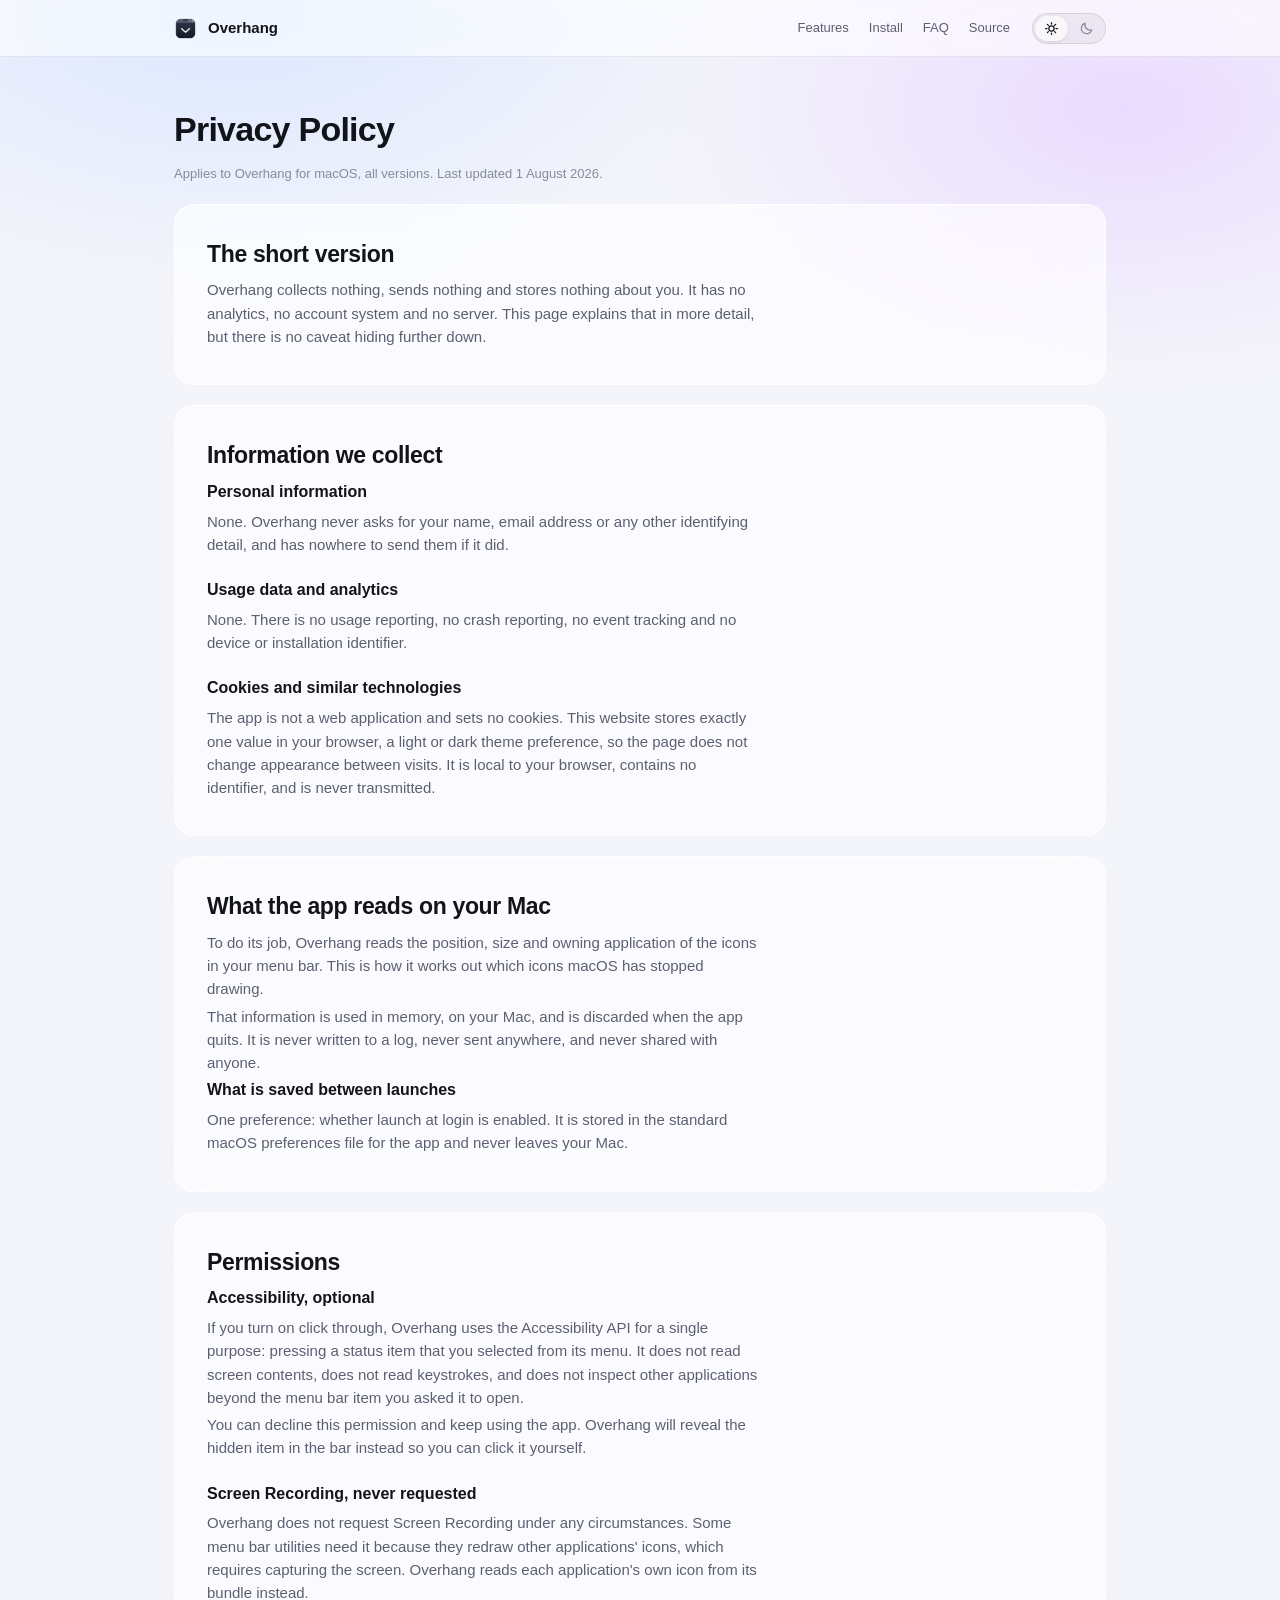
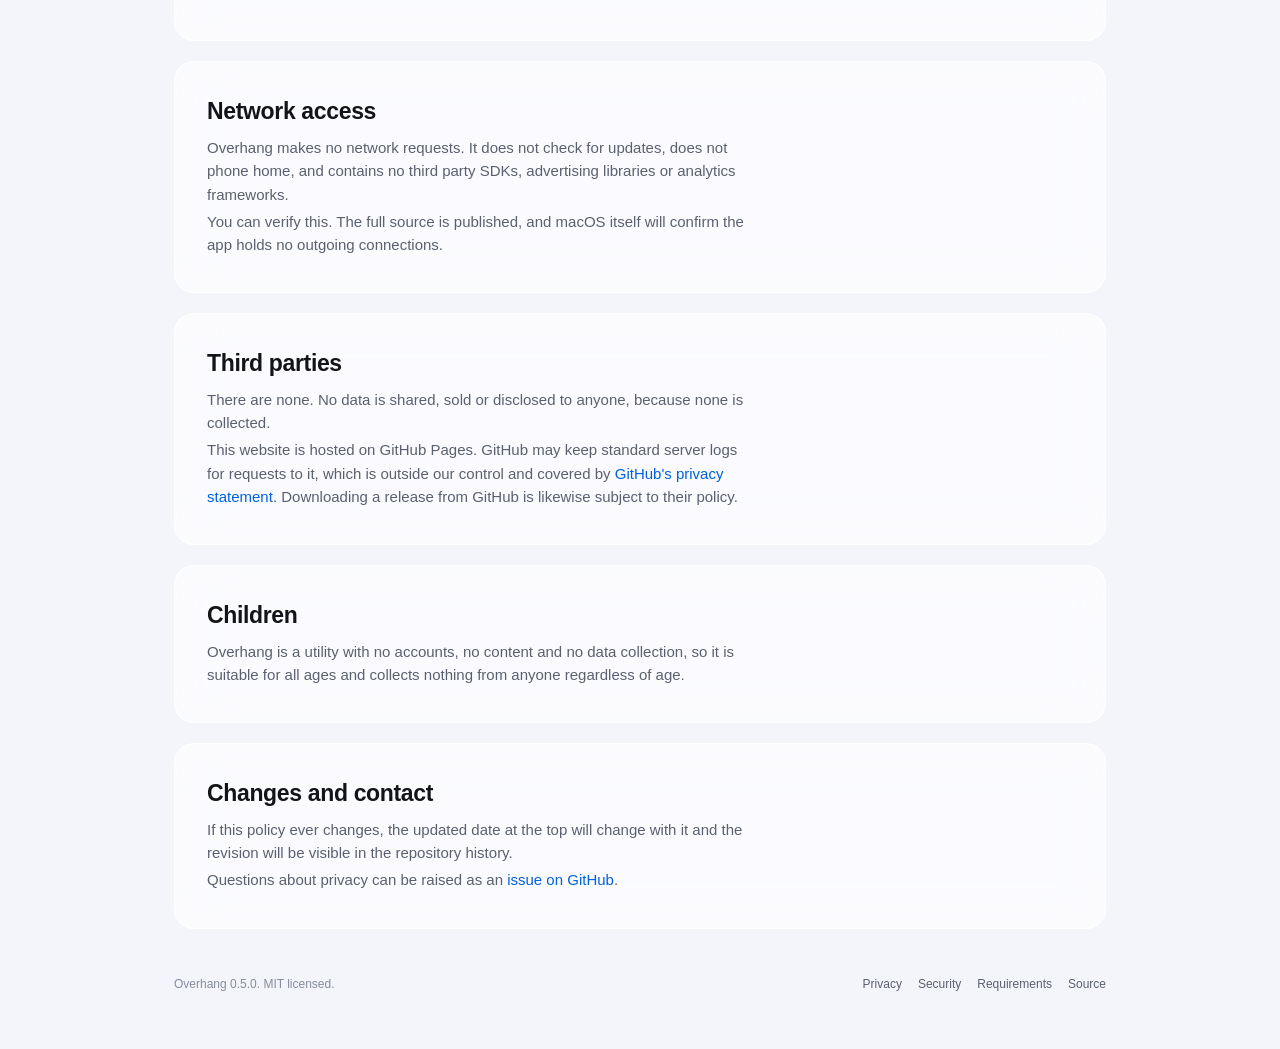
==== site/privacy.html @ fdbaa92e "Remove the hide feature; one status item; 0.5.0 The spacer existed for a single feature, Hide more a" ====
<!doctype html>
<html lang="en">
<head>
<meta charset="utf-8">
<meta name="viewport" content="width=device-width, initial-scale=1">
<title>Privacy Policy, Overhang</title>
<meta name="description" content="Overhang collects nothing. No analytics, no telemetry, no network requests, no account.">
<meta name="theme-color" content="#f4f5fa" media="(prefers-color-scheme: light)">
<meta name="theme-color" content="#08080c" media="(prefers-color-scheme: dark)">
<link rel="icon" href="img/icon.png">
<script>
  (function(){try{var s=localStorage.getItem("overhang-theme");
  if(s==="light"||s==="dark")document.documentElement.setAttribute("data-theme",s);}catch(e){}})();
</script>
<link rel="stylesheet" href="style.css">
</head>
<body>

<div class="bar"><div class="shell">
  <a class="brand" href="index.html"><img src="img/icon.png" alt=""><b>Overhang</b></a>
  <span class="grow"></span>
  <nav>
    <a href="index.html#features">Features</a>
    <a href="index.html#install">Install</a>
    <a href="index.html#faq">FAQ</a>
    <a href="https://github.com/nicglazkov/overhang">Source</a>
  </nav>
  <div class="themer" role="group" aria-label="Colour theme">
    <button type="button" id="lightBtn" aria-pressed="false" aria-label="Light theme">
      <svg viewBox="0 0 24 24" fill="none" stroke="currentColor" stroke-width="2" stroke-linecap="round" aria-hidden="true">
        <circle cx="12" cy="12" r="4.2"/><path d="M12 2.6v2.2M12 19.2v2.2M2.6 12h2.2M19.2 12h2.2M5.4 5.4l1.6 1.6M17 17l1.6 1.6M18.6 5.4L17 7M7 17l-1.6 1.6"/>
      </svg></button>
    <button type="button" id="darkBtn" aria-pressed="false" aria-label="Dark theme">
      <svg viewBox="0 0 24 24" fill="none" stroke="currentColor" stroke-width="2" stroke-linecap="round" stroke-linejoin="round" aria-hidden="true">
        <path d="M20.5 14.2A8.6 8.6 0 0 1 9.8 3.5a8.6 8.6 0 1 0 10.7 10.7z"/>
      </svg></button>
  </div>
</div></div>

<header class="shell doc">
  <h1>Privacy Policy</h1>
  <p class="stamp">Applies to Overhang for macOS, all versions. Last updated 1 August 2026.</p>
</header>

<main class="shell">

  <section class="panel">
    <h2>The short version</h2>
    <p>Overhang collects nothing, sends nothing and stores nothing about you. It has no analytics,
    no account system and no server. This page explains that in more detail, but there is no
    caveat hiding further down.</p>
  </section>

  <section class="panel">
    <h2>Information we collect</h2>
    <h3>Personal information</h3>
    <p>None. Overhang never asks for your name, email address or any other identifying detail,
    and has nowhere to send them if it did.</p>
    <h3>Usage data and analytics</h3>
    <p>None. There is no usage reporting, no crash reporting, no event tracking and no device or
    installation identifier.</p>
    <h3>Cookies and similar technologies</h3>
    <p>The app is not a web application and sets no cookies. This website stores exactly one
    value in your browser, a light or dark theme preference, so the page does not change
    appearance between visits. It is local to your browser, contains no identifier, and is
    never transmitted.</p>
  </section>

  <section class="panel">
    <h2>What the app reads on your Mac</h2>
    <p>To do its job, Overhang reads the position, size and owning application of the icons in
    your menu bar. This is how it works out which icons macOS has stopped drawing.</p>
    <p>That information is used in memory, on your Mac, and is discarded when the app quits. It
    is never written to a log, never sent anywhere, and never shared with anyone.</p>
    <h3>What is saved between launches</h3>
    <p>One preference: whether launch at login is enabled. It is stored in the standard macOS
    preferences file for the app and never leaves your Mac.</p>
  </section>

  <section class="panel">
    <h2>Permissions</h2>
    <h3>Accessibility, optional</h3>
    <p>If you turn on click through, Overhang uses the Accessibility API for a single purpose:
    pressing a status item that you selected from its menu. It does not read screen contents,
    does not read keystrokes, and does not inspect other applications beyond the menu bar item
    you asked it to open.</p>
    <p>You can decline this permission and keep using the app. Overhang will reveal the hidden
    item in the bar instead so you can click it yourself.</p>
    <h3>Screen Recording, never requested</h3>
    <p>Overhang does not request Screen Recording under any circumstances. Some menu bar
    utilities need it because they redraw other applications' icons, which requires capturing
    the screen. Overhang reads each application's own icon from its bundle instead.</p>
  </section>

  <section class="panel">
    <h2>Network access</h2>
    <p>Overhang makes no network requests. It does not check for updates, does not phone home,
    and contains no third party SDKs, advertising libraries or analytics frameworks.</p>
    <p>You can verify this. The full source is published, and macOS itself will confirm the app
    holds no outgoing connections.</p>
  </section>

  <section class="panel">
    <h2>Third parties</h2>
    <p>There are none. No data is shared, sold or disclosed to anyone, because none is collected.</p>
    <p>This website is hosted on GitHub Pages. GitHub may keep standard server logs for requests
    to it, which is outside our control and covered by
    <a href="https://docs.github.com/en/site-policy/privacy-policies/github-privacy-statement">GitHub's privacy statement</a>.
    Downloading a release from GitHub is likewise subject to their policy.</p>
  </section>

  <section class="panel">
    <h2>Children</h2>
    <p>Overhang is a utility with no accounts, no content and no data collection, so it is
    suitable for all ages and collects nothing from anyone regardless of age.</p>
  </section>

  <section class="panel">
    <h2>Changes and contact</h2>
    <p>If this policy ever changes, the updated date at the top will change with it and the
    revision will be visible in the repository history.</p>
    <p>Questions about privacy can be raised as an
    <a href="https://github.com/nicglazkov/overhang/issues">issue on GitHub</a>.</p>
  </section>

</main>

<footer><div class="shell">
  <span>Overhang 0.5.0. MIT licensed.</span>
  <span class="grow"></span>
  <a href="privacy.html">Privacy</a>
  <a href="security.html">Security</a>
  <a href="requirements.html">Requirements</a>
  <a href="https://github.com/nicglazkov/overhang">Source</a>
</div></footer>

<script src="theme.js"></script>
</body>
</html>
---- site/style.css ----
/* Overhang site styles.
   Light is the default set. Dark arrives either from the system preference or from an
   explicit choice on the root element, and the explicit choice has to win both ways. */
:root{
  --wash-a:#dbe6ff; --wash-b:#eadcff; --page:#f4f5fa;
  --glass:rgba(255,255,255,.62); --glass-line:rgba(255,255,255,.9);
  --glass-inner:rgba(255,255,255,.66);
  --text:#12141a; --muted:#5b6070; --faint:#868c9c;
  --accent:#0060df; --rule:rgba(0,0,0,.08);
  --solid:#12141a; --solid-ink:#fff;
  --soft:rgba(0,0,0,.05); --soft-line:rgba(0,0,0,.09);
  --shadow:0 10px 34px rgba(40,50,90,.10);
  --shot-shadow:0 6px 22px rgba(40,50,90,.13);
  --navbg:rgba(255,255,255,.6);
}
@media (prefers-color-scheme: dark){
  :root:not([data-theme="light"]){
    --wash-a:#1b2a55; --wash-b:#3a1f4d; --page:#08080c;
    --glass:rgba(255,255,255,.055); --glass-line:rgba(255,255,255,.1);
    --glass-inner:rgba(255,255,255,.05);
    --text:#f5f5f7; --muted:#aab1c4; --faint:#7b8299;
    --accent:#7fb2ff; --rule:rgba(255,255,255,.08);
    --solid:#fff; --solid-ink:#101018;
    --soft:rgba(255,255,255,.09); --soft-line:rgba(255,255,255,.16);
    --shadow:0 18px 50px rgba(0,0,0,.5);
    --shot-shadow:0 10px 30px rgba(0,0,0,.45);
    --navbg:rgba(12,12,18,.55);
  }
}
:root[data-theme="dark"]{
  --wash-a:#1b2a55; --wash-b:#3a1f4d; --page:#08080c;
  --glass:rgba(255,255,255,.055); --glass-line:rgba(255,255,255,.1);
  --glass-inner:rgba(255,255,255,.05);
  --text:#f5f5f7; --muted:#aab1c4; --faint:#7b8299;
  --accent:#7fb2ff; --rule:rgba(255,255,255,.08);
  --solid:#fff; --solid-ink:#101018;
  --soft:rgba(255,255,255,.09); --soft-line:rgba(255,255,255,.16);
  --shadow:0 18px 50px rgba(0,0,0,.5);
  --shot-shadow:0 10px 30px rgba(0,0,0,.45);
  --navbg:rgba(12,12,18,.55);
}

*{box-sizing:border-box}
html{-webkit-text-size-adjust:100%;scroll-behavior:smooth}
body{
  margin:0;color:var(--text);font-size:17px;line-height:1.55;min-height:100vh;
  font-family:-apple-system,BlinkMacSystemFont,"SF Pro Display","SF Pro Text","Helvetica Neue",sans-serif;
  -webkit-font-smoothing:antialiased;
  background-color:var(--page);
  background-image:
    radial-gradient(70% 55% at 18% 0,var(--wash-a) 0,transparent 60%),
    radial-gradient(60% 50% at 88% 12%,var(--wash-b) 0,transparent 62%);
  background-attachment:fixed;
}
img{max-width:100%;height:auto}
a{color:var(--accent);text-decoration:none}
a:hover{text-decoration:underline}
:focus-visible{outline:2px solid var(--accent);outline-offset:3px;border-radius:6px}
summary::-webkit-details-marker{display:none}
summary{cursor:pointer;list-style:none}
section[id]{scroll-margin-top:76px}
.shell{max-width:980px;margin:0 auto;padding-left:24px;padding-right:24px}

/* nav */
.bar{position:sticky;top:0;z-index:20;background:var(--navbg);
  backdrop-filter:blur(22px) saturate(180%);-webkit-backdrop-filter:blur(22px) saturate(180%);
  border-bottom:1px solid var(--rule)}
.bar .shell{display:flex;align-items:center;gap:22px;height:56px;font-size:13px}
.bar img{width:23px;height:23px;border-radius:6px}
.bar b{font-weight:600;font-size:15px}
.bar .brand{display:flex;align-items:center;gap:11px;color:var(--text)}
.bar .brand:hover{text-decoration:none}
.bar nav{display:flex;gap:20px}
.bar nav a{color:var(--muted)}
.bar nav a:hover{color:var(--text);text-decoration:none}
.grow{flex:1}

.themer{display:flex;background:var(--soft);border:1px solid var(--soft-line);
  border-radius:99px;padding:2px;gap:2px}
.themer button{appearance:none;background:none;border:0;cursor:pointer;padding:5px 9px;
  border-radius:99px;color:var(--faint);display:flex;align-items:center;line-height:0}
.themer button svg{width:15px;height:15px;display:block}
.themer button[aria-pressed="true"]{background:var(--glass-inner);color:var(--text);
  box-shadow:0 1px 3px rgba(0,0,0,.1)}
.themer button:hover{color:var(--text)}

/* hero */
.hero{text-align:center;padding-top:78px;padding-bottom:58px}
.hero .icon{width:100px;height:100px;border-radius:23px;box-shadow:var(--shadow)}
.hero h1{font-size:clamp(36px,5.8vw,58px);line-height:1.06;letter-spacing:-.026em;
  font-weight:700;margin:24px 0 14px}
.hero .lede{font-size:19px;color:var(--muted);max-width:42ch;margin:0 auto 28px}
.cta a{display:inline-block;padding:12px 26px;border-radius:99px;font-size:16px;
  font-weight:500;margin:0 5px}
.cta a:hover{text-decoration:none}
.fill{background:var(--solid);color:var(--solid-ink)}
.ghost{background:var(--soft);border:1px solid var(--soft-line);color:var(--text)}
.fineprint{font-size:12px;color:var(--faint);margin-top:16px}

/* panels */
.panel{background:var(--glass);backdrop-filter:blur(26px) saturate(180%);
  -webkit-backdrop-filter:blur(26px) saturate(180%);
  border:1px solid var(--glass-line);border-radius:20px;padding:32px;margin-bottom:20px}
.panel h2{font-size:23px;font-weight:700;letter-spacing:-.015em;margin:0 0 6px}
.panel .note{color:var(--muted);margin:0 0 26px;font-size:15px}
.panel h2 + .trio,.panel h2 + .steps,.panel h2 + .qa-list,
.panel h2 + .d2,.panel h2 + .b1{margin-top:26px}

.trio{display:grid;gap:16px;grid-template-columns:repeat(auto-fit,minmax(215px,1fr))}
.chip{background:var(--glass-inner);border-radius:15px;padding:20px}
.chip h3{font-size:16px;margin:0 0 6px;font-weight:600}
.chip p{margin:0;color:var(--muted);font-size:14px}

/* -------------------------------------------------- closer look
   Both captures are retina, so their native pixel width is twice their honest display
   size: the menu is 410px wide, meaning 205 points, and the settings window is 760px,
   meaning 380 points. Drawn any larger they upscale and go soft, so every option below
   is built around those two ceilings rather than around the column width. */
.clA img[src$="menu.png"],.clB img[src$="menu.png"],
.clC img[src$="menu.png"],.clD img[src$="menu.png"]{max-width:205px}
.clA img[src$="settings.png"],.clB img[src$="settings.png"],
.clC img[src$="settings.png"],.clD img[src$="settings.png"]{max-width:380px}

/* option A: weighted split, both images at native size, optically centred */
.clA{display:grid;grid-template-columns:auto auto;gap:44px;align-items:center;justify-content:center}
.clA figure{margin:0}
.clA img{border-radius:13px;box-shadow:var(--shot-shadow);display:block;width:100%}
.clA figcaption{font-size:12.5px;color:var(--faint);margin-top:14px;text-align:center;max-width:220px}
.clA .cap-wide{max-width:380px}

/* option B: alternating rows, image and explanation side by side */
.clB .row{display:grid;grid-template-columns:auto 1fr;gap:38px;align-items:center;
  padding:28px 0;border-bottom:1px solid var(--rule)}
.clB .row:first-child{padding-top:0}
.clB .row:last-child{border-bottom:0;padding-bottom:0}
.clB .row.flip{grid-template-columns:1fr auto}
.clB .row.flip .art{order:2}
.clB img{border-radius:13px;box-shadow:var(--shot-shadow);display:block}
.clB h3{font-size:18px;margin:0 0 8px;font-weight:600}
.clB p{margin:0;color:var(--muted);font-size:15px;max-width:44ch}

/* option C: one lead image, one supporting, on a tinted plate */
.clC .plate{background:var(--glass-inner);border-radius:16px;padding:30px;
  display:grid;grid-template-columns:auto auto;gap:38px;align-items:center;justify-content:center}
.clC img{border-radius:12px;box-shadow:var(--shot-shadow);display:block;width:100%}
.clC figcaption{font-size:12.5px;color:var(--faint);margin-top:12px;text-align:center}
.clC figure{margin:0}

/* option D: tabbed, one large image at a time */
.clD .tabs{display:inline-flex;background:var(--soft);border:1px solid var(--soft-line);
  border-radius:99px;padding:3px;gap:3px;margin-bottom:24px}
.clD .tabs button{appearance:none;border:0;background:none;cursor:pointer;
  padding:7px 18px;border-radius:99px;font-size:14px;color:var(--muted);font-weight:500}
.clD .tabs button[aria-selected="true"]{background:var(--glass-inner);color:var(--text);
  box-shadow:0 1px 3px rgba(0,0,0,.1)}
.clD .stage{display:flex;justify-content:center;align-items:center;min-height:376px;
  background:var(--glass-inner);border-radius:16px;padding:28px}
.clD .stage img{border-radius:12px;box-shadow:var(--shot-shadow);display:block}
.clD [hidden]{display:none}
.clD .cap{font-size:12.5px;color:var(--faint);margin:15px 0 0;text-align:center}

/* option E: centred strip, both locked to one height. 300px keeps the menu at 193 wide
   and the settings window at 319, so neither is drawn past its native resolution. */
.clE .strip{display:flex;gap:34px;justify-content:center;align-items:flex-end;flex-wrap:wrap}
.clE figure{margin:0;text-align:center}
.clE img{border-radius:13px;box-shadow:var(--shot-shadow);display:block;height:300px;width:auto;max-width:none}
.clE figcaption{font-size:12.5px;color:var(--faint);margin-top:14px}

/* -------------------------------------------------- install, option A: numbered list */
.inA{list-style:none;counter-reset:s;padding:0;margin:0}
.inA li{counter-increment:s;position:relative;padding-left:44px;margin-bottom:20px}
.inA li:last-child{margin-bottom:0}
.inA li::before{content:counter(s);position:absolute;left:0;top:-1px;width:28px;height:28px;
  border-radius:50%;background:var(--soft);color:var(--text);display:flex;
  align-items:center;justify-content:center;font-size:13px;font-weight:500}
.inA strong{display:block;font-weight:600;font-size:15px;margin-bottom:2px}
.inA span{color:var(--muted);font-size:14px}

/* option B: four cards across */
.inB{display:grid;grid-template-columns:repeat(auto-fit,minmax(190px,1fr));gap:16px;
  list-style:none;counter-reset:s;padding:0;margin:0}
.inB li{counter-increment:s;background:var(--glass-inner);border-radius:15px;padding:22px}
.inB li::before{content:counter(s);display:flex;width:26px;height:26px;border-radius:50%;
  background:var(--solid);color:var(--solid-ink);align-items:center;justify-content:center;
  font-size:12.5px;font-weight:600;margin-bottom:14px}
.inB strong{display:block;font-weight:600;font-size:15px;margin-bottom:5px}
.inB span{color:var(--muted);font-size:13.5px}

/* option C: timeline with a connecting rail */
.inC{list-style:none;counter-reset:s;padding:0;margin:0;position:relative}
.inC::before{content:"";position:absolute;left:15px;top:8px;bottom:8px;width:2px;background:var(--rule)}
.inC li{counter-increment:s;position:relative;padding-left:52px;padding-bottom:24px}
.inC li:last-child{padding-bottom:0}
.inC li::before{content:counter(s);position:absolute;left:0;top:-2px;width:32px;height:32px;
  border-radius:50%;background:var(--page);border:2px solid var(--rule);color:var(--text);
  display:flex;align-items:center;justify-content:center;font-size:13px;font-weight:600}
.inC strong{display:block;font-weight:600;font-size:15.5px;margin-bottom:3px}
.inC span{color:var(--muted);font-size:14px}

/* option D: two tracks, click through or build from source */
.inD{display:grid;grid-template-columns:1fr 1fr;gap:26px}
.inD .track{background:var(--glass-inner);border-radius:16px;padding:24px}
.inD .track h3{font-size:15px;margin:0 0 4px;font-weight:600}
.inD .track .hint{font-size:12.5px;color:var(--faint);margin:0 0 18px}
.inD ol{list-style:none;counter-reset:s;padding:0;margin:0}
.inD ol li{counter-increment:s;position:relative;padding-left:32px;margin-bottom:15px}
.inD ol li:last-child{margin-bottom:0}
.inD ol li::before{content:counter(s);position:absolute;left:0;top:0;width:21px;height:21px;
  border-radius:50%;background:var(--soft);color:var(--muted);display:flex;
  align-items:center;justify-content:center;font-size:11.5px}
.inD strong{display:block;font-weight:600;font-size:14.5px}
.inD span{color:var(--muted);font-size:13.5px}
.inD pre{background:var(--soft);border:1px solid var(--soft-line);border-radius:10px;
  padding:14px 16px;margin:0;white-space:pre-wrap;overflow-wrap:anywhere;
  font-family:ui-monospace,SFMono-Regular,Menlo,monospace;font-size:12.5px;line-height:1.8;color:var(--text)}

/* option E: two column grid, compact */
.inE{display:grid;grid-template-columns:1fr 1fr;gap:22px 30px;list-style:none;
  counter-reset:s;padding:0;margin:0}
.inE li{counter-increment:s;display:grid;grid-template-columns:30px 1fr;gap:14px;align-items:start}
.inE li::before{content:counter(s);width:26px;height:26px;border-radius:8px;
  background:var(--soft);color:var(--text);display:flex;align-items:center;
  justify-content:center;font-size:12.5px;font-weight:600}
.inE strong{display:block;font-weight:600;font-size:15px;margin-bottom:2px}
.inE span{color:var(--muted);font-size:14px}

/* ============================================================ closer look, B family
   All five keep the paired row idea: one capture beside the words that explain it.
   Native ceilings apply throughout, 205 for the menu and 380 for the settings window. */
.b1 img[src$="menu.png"],.b2 img[src$="menu.png"],.b3 img[src$="menu.png"],
.b4 img[src$="menu.png"],.b5 img[src$="menu.png"]{max-width:205px}
.b1 img[src$="settings.png"],.b2 img[src$="settings.png"],.b3 img[src$="settings.png"],
.b4 img[src$="settings.png"],.b5 img[src$="settings.png"]{max-width:380px}
.b1 img,.b2 img,.b3 img,.b4 img,.b5 img{border-radius:13px;box-shadow:var(--shot-shadow);display:block}
.b1 h3,.b2 h3,.b3 h3,.b4 h3,.b5 h3{font-size:18px;margin:0 0 8px;font-weight:600}
.b1 p,.b2 p,.b3 p,.b4 p,.b5 p{margin:0;color:var(--muted);font-size:15px;max-width:42ch}

/* B1, hairline rule between the two rows */
.b1 .row{display:grid;grid-template-columns:auto 1fr;gap:38px;align-items:center;
  padding:28px 0;border-bottom:1px solid var(--rule)}
.b1 .row:first-child{padding-top:0}
.b1 .row:last-child{border-bottom:0;padding-bottom:0}
.b1 .row.flip{grid-template-columns:1fr auto}
.b1 .row.flip .art{order:2}

/* B2, no rules, wider gutter, more air */
.b2 .row{display:grid;grid-template-columns:auto 1fr;gap:56px;align-items:center;padding:34px 0}
.b2 .row:first-child{padding-top:6px}
.b2 .row:last-child{padding-bottom:0}
.b2 .row.flip{grid-template-columns:1fr auto}
.b2 .row.flip .art{order:2}
.b2 p{font-size:15.5px;line-height:1.62}

/* B3, small label above each heading */
.b3 .row{display:grid;grid-template-columns:auto 1fr;gap:40px;align-items:center;
  padding:30px 0;border-bottom:1px solid var(--rule)}
.b3 .row:first-child{padding-top:0}
.b3 .row:last-child{border-bottom:0;padding-bottom:0}
.b3 .row.flip{grid-template-columns:1fr auto}
.b3 .row.flip .art{order:2}
.b3 .eyebrow{font-family:ui-monospace,SFMono-Regular,Menlo,monospace;font-size:10.5px;
  letter-spacing:.15em;text-transform:uppercase;color:var(--faint);margin:0 0 9px}

/* B4, each capture sits on its own tinted plate */
.b4 .row{display:grid;grid-template-columns:auto 1fr;gap:38px;align-items:center;padding:14px 0}
.b4 .row.flip{grid-template-columns:1fr auto}
.b4 .row.flip .art{order:2}
.b4 .art{background:var(--glass-inner);border-radius:18px;padding:24px;display:flex;justify-content:center}
.b4 .row:first-child{padding-top:0}
.b4 .row:last-child{padding-bottom:0}

/* B5, no alternating, both images on the same side for a steady scan line */
.b5 .row{display:grid;grid-template-columns:230px 1fr;gap:40px;align-items:center;
  padding:26px 0;border-bottom:1px solid var(--rule)}
.b5 .row:first-child{padding-top:0}
.b5 .row:last-child{border-bottom:0;padding-bottom:0}
.b5 .art{display:flex;justify-content:center}

/* ============================================================ install, D family
   All five keep two routes, the download and the source build. */
.d1 .track,.d2 .track,.d3 .track,.d4 .track,.d5 .track{background:var(--glass-inner);
  border-radius:16px;padding:24px}
.d1 h3,.d2 h3,.d3 h3,.d4 h3,.d5 h3{font-size:15px;margin:0 0 4px;font-weight:600}
.d1 .hint,.d2 .hint,.d3 .hint,.d4 .hint,.d5 .hint{font-size:12.5px;color:var(--faint);margin:0 0 18px}
.d1 ol,.d2 ol,.d3 ol,.d4 ol,.d5 ol{list-style:none;counter-reset:s;padding:0;margin:0}
.d1 ol li,.d2 ol li,.d3 ol li,.d4 ol li,.d5 ol li{counter-increment:s;position:relative;
  padding-left:32px;margin-bottom:15px}
.d1 ol li:last-child,.d2 ol li:last-child,.d3 ol li:last-child,
.d4 ol li:last-child,.d5 ol li:last-child{margin-bottom:0}
.d1 ol li::before,.d2 ol li::before,.d3 ol li::before,.d4 ol li::before,.d5 ol li::before{
  content:counter(s);position:absolute;left:0;top:0;width:21px;height:21px;border-radius:50%;
  background:var(--soft);color:var(--muted);display:flex;align-items:center;
  justify-content:center;font-size:11.5px}
.d1 strong,.d2 strong,.d3 strong,.d4 strong,.d5 strong{display:block;font-weight:600;font-size:14.5px}
.d1 span,.d2 span,.d3 span,.d4 span,.d5 span{color:var(--muted);font-size:13.5px}
.d1 pre,.d2 pre,.d3 pre,.d4 pre,.d5 pre{background:var(--soft);border:1px solid var(--soft-line);
  border-radius:10px;padding:14px 16px;margin:0;white-space:pre-wrap;overflow-wrap:anywhere;
  font-family:ui-monospace,SFMono-Regular,Menlo,monospace;font-size:12.5px;line-height:1.8;color:var(--text)}

/* D1, two equal cards */
.d1{display:grid;grid-template-columns:1fr 1fr;gap:22px}

/* D2, the download route carries more weight than the source route */
.d2{display:grid;grid-template-columns:1.45fr 1fr;gap:22px;align-items:start}
.d2 .track.lead{background:var(--glass-inner);border:1px solid var(--soft-line)}
.d2 .badge{display:inline-block;font-size:10.5px;letter-spacing:.09em;text-transform:uppercase;
  background:var(--solid);color:var(--solid-ink);border-radius:99px;padding:3px 9px;
  margin-bottom:12px;font-weight:600}

/* D3, one card, tabs to switch route */
.d3 .tabs{display:inline-flex;background:var(--soft);border:1px solid var(--soft-line);
  border-radius:99px;padding:3px;gap:3px;margin-bottom:22px}
.d3 .tabs button{appearance:none;border:0;background:none;cursor:pointer;padding:7px 18px;
  border-radius:99px;font-size:14px;color:var(--muted);font-weight:500}
.d3 .tabs button[aria-selected="true"]{background:var(--glass-inner);color:var(--text);
  box-shadow:0 1px 3px rgba(0,0,0,.1)}
.d3 [hidden]{display:none}
.d3 .track{padding:0;background:none}

/* D4, download across the full width, source build as a strip beneath */
.d4 .primary{margin-bottom:22px}
.d4 .primary ol{display:grid;grid-template-columns:repeat(auto-fit,minmax(190px,1fr));gap:18px}
.d4 .primary ol li{margin-bottom:0}
.d4 .secondary{display:grid;grid-template-columns:250px 1fr;gap:26px;align-items:center}
.d4 .secondary .hint{margin:0}

/* The chosen install layout carries an action row inside most steps, so the steps need more
   room between them than the tighter comparison variants did. */
.d2 ol li{margin-bottom:26px;padding-left:34px}
.d2 ol li:last-child{margin-bottom:0}
.d2 ol li::before{top:1px}
.d2 strong{margin-bottom:4px}
.d2 span{display:block;line-height:1.5}

/* Actions inside a step, so every step is something you can act on rather than read */
.instep-actions{display:flex;flex-wrap:wrap;align-items:center;gap:12px;margin-top:10px}
.instep-btn{display:inline-block;background:var(--solid);color:var(--solid-ink);
  padding:7px 17px;border-radius:99px;font-size:13.5px;font-weight:600;white-space:nowrap}
.instep-btn:hover{text-decoration:none;opacity:.9}
.instep-link{font-size:13.5px;white-space:nowrap}
.instep-link::after{content:" \203A";font-weight:600}
.d2 .track code{font-family:ui-monospace,SFMono-Regular,Menlo,monospace;font-size:12.5px;
  background:var(--soft);border:1px solid var(--soft-line);border-radius:5px;padding:1px 6px;
  white-space:nowrap}

/* D5, both routes headed by a small marker */
.d5{display:grid;grid-template-columns:1fr 1fr;gap:22px}
.d5 .head{display:flex;align-items:center;gap:10px;margin-bottom:14px}
.d5 .mark{width:28px;height:28px;border-radius:9px;background:var(--soft);
  display:flex;align-items:center;justify-content:center;flex:0 0 auto;color:var(--text)}
.d5 .mark svg{width:15px;height:15px}
.d5 .head h3{margin:0}
.d5 .head .hint{margin:0}

@media (max-width:760px){
  .b1 .row,.b2 .row,.b3 .row,.b4 .row,.b5 .row,
  .d1,.d2,.d5,.d4 .secondary{grid-template-columns:1fr}
  .b1 .row.flip .art,.b2 .row.flip .art,.b3 .row.flip .art,.b4 .row.flip .art{order:0}
}

/* faq */
.qa-list details{border-bottom:1px solid var(--rule)}
.qa-list details:last-child{border-bottom:0}
.qa-list summary{padding:15px 0;font-weight:500;font-size:15px;display:flex;gap:11px;align-items:flex-start}
.qa-list summary::before{content:"+";color:var(--accent);font-weight:400;flex-shrink:0;line-height:1.5}
.qa-list details[open] summary::before{content:"-"}
.qa-list p{color:var(--muted);font-size:14px;margin:0 0 15px 22px}

/* document pages */
.doc{padding-top:46px;padding-bottom:20px}
.doc h1{font-size:34px;font-weight:700;letter-spacing:-.022em;margin:0 0 8px}
.doc .stamp{font-size:13px;color:var(--faint);margin:0}
.panel h3{font-size:16px;margin:22px 0 5px;font-weight:600}
.panel h3:first-of-type{margin-top:0}
.panel p{margin:0 0 4px;color:var(--muted);font-size:15px;max-width:66ch}
.panel ul{margin:6px 0 0;padding-left:20px;color:var(--muted);font-size:15px}
.panel li{margin-bottom:6px}
table{width:100%;border-collapse:collapse;font-size:15px}
th,td{text-align:left;padding:12px 0;border-bottom:1px solid var(--rule);vertical-align:top}
tr:last-child th,tr:last-child td{border-bottom:0}
th{font-weight:400;color:var(--faint);width:38%}

footer{padding-top:26px;padding-bottom:56px;font-size:12px;color:var(--faint)}
footer .shell{display:flex;flex-wrap:wrap;gap:16px;align-items:center}
footer a{color:var(--muted)}

@media (prefers-reduced-motion:reduce){html{scroll-behavior:auto}}
@media (max-width:760px){
  .clA,.clB .row,.clC .plate,.inD,.inE{grid-template-columns:1fr}
  .clB .row.flip .art{order:0}
  .clE img{height:auto;max-width:280px}
}
@media (max-width:620px){
  .bar nav{display:none}
  .hero{padding-top:52px}
  .panel{padding:24px}
}

/* The right column stacks the two developer routes beside the recommended download. */
.d2 .stack{display:flex;flex-direction:column;gap:22px;min-width:0}
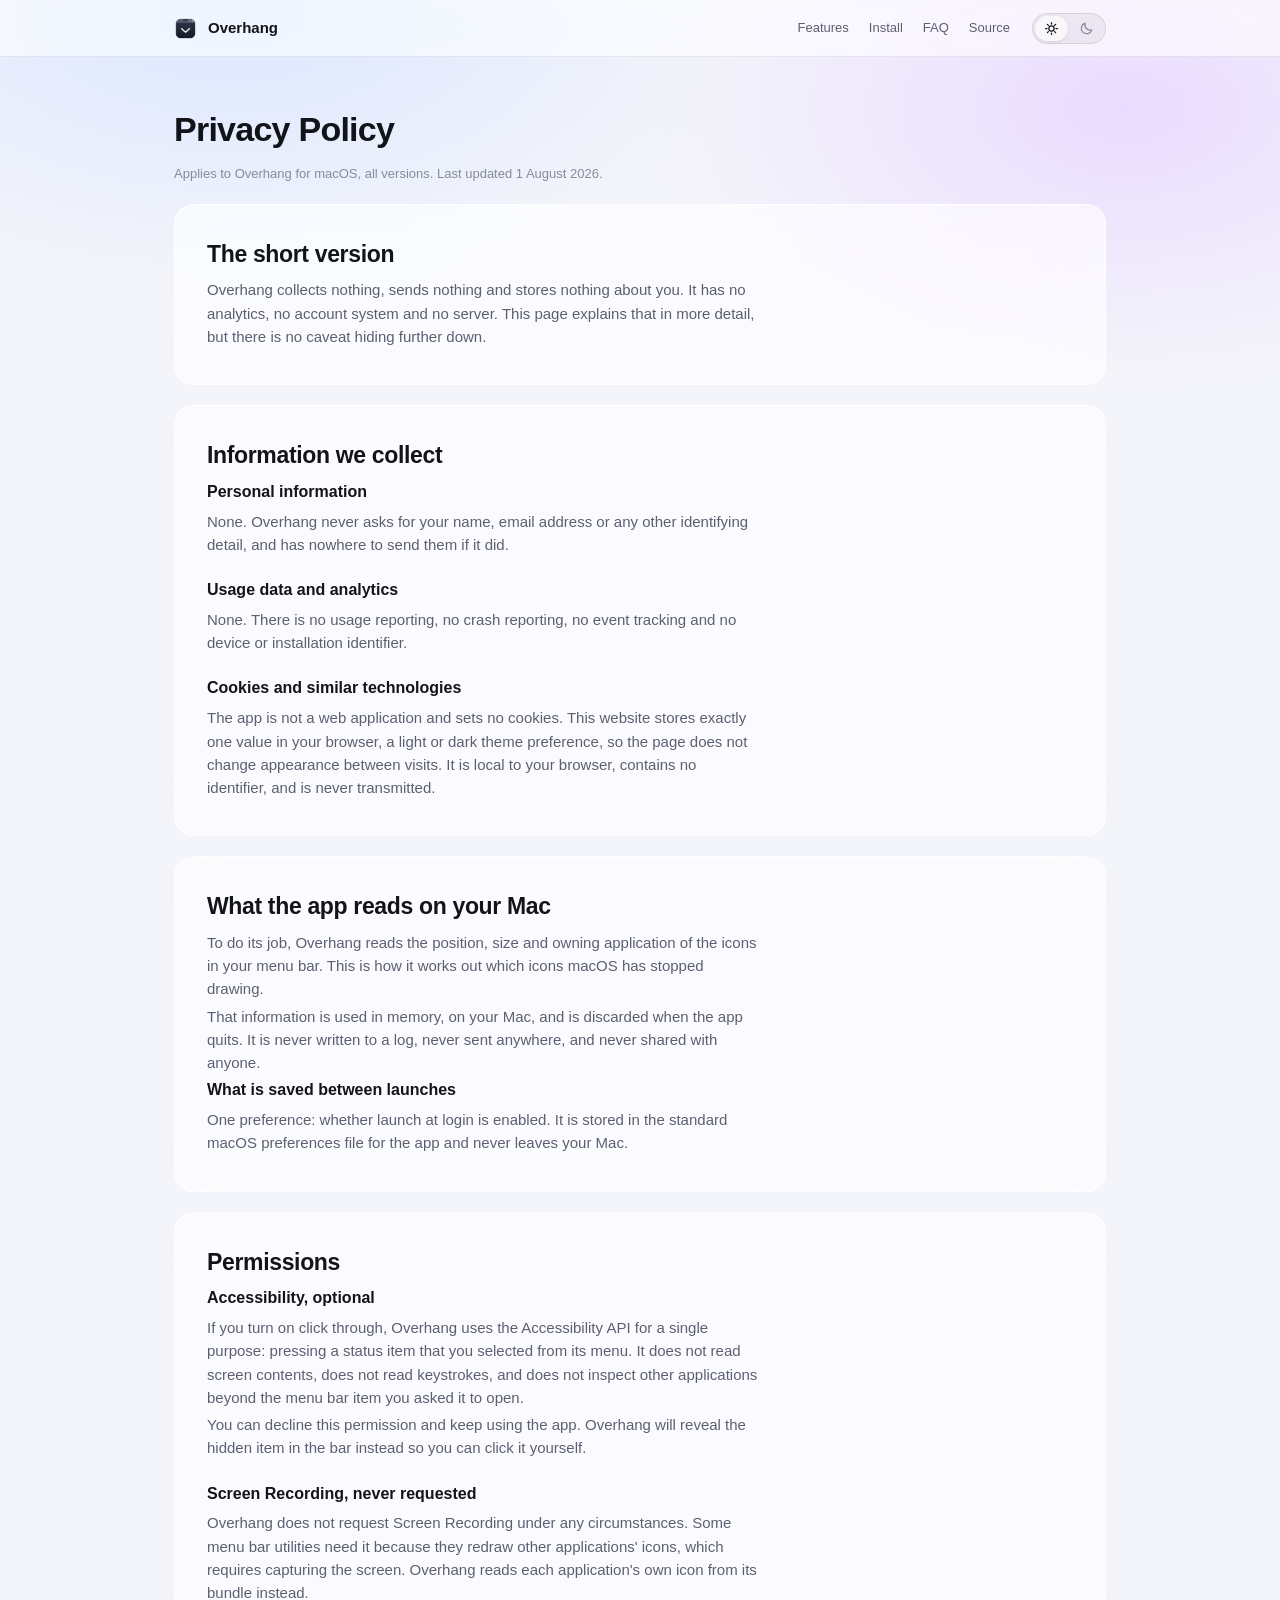
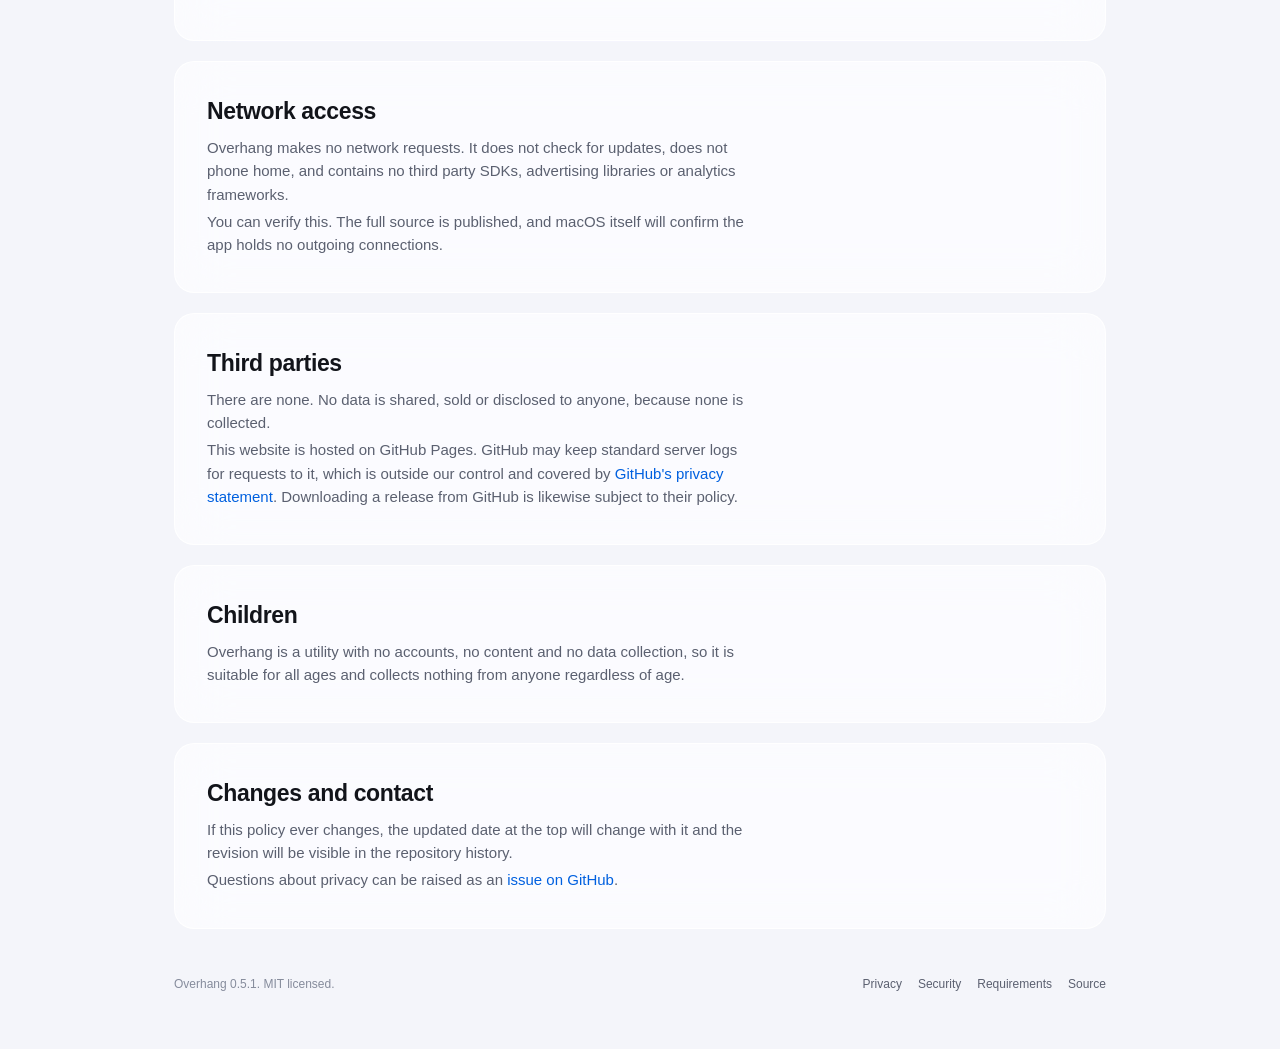
==== commit 155efa02: "0.5.1" ====
--- a/site/privacy.html
+++ b/site/privacy.html
@@ -126,7 +126,7 @@
 </main>
 
 <footer><div class="shell">
-  <span>Overhang 0.5.0. MIT licensed.</span>
+  <span>Overhang 0.5.1. MIT licensed.</span>
   <span class="grow"></span>
   <a href="privacy.html">Privacy</a>
   <a href="security.html">Security</a>
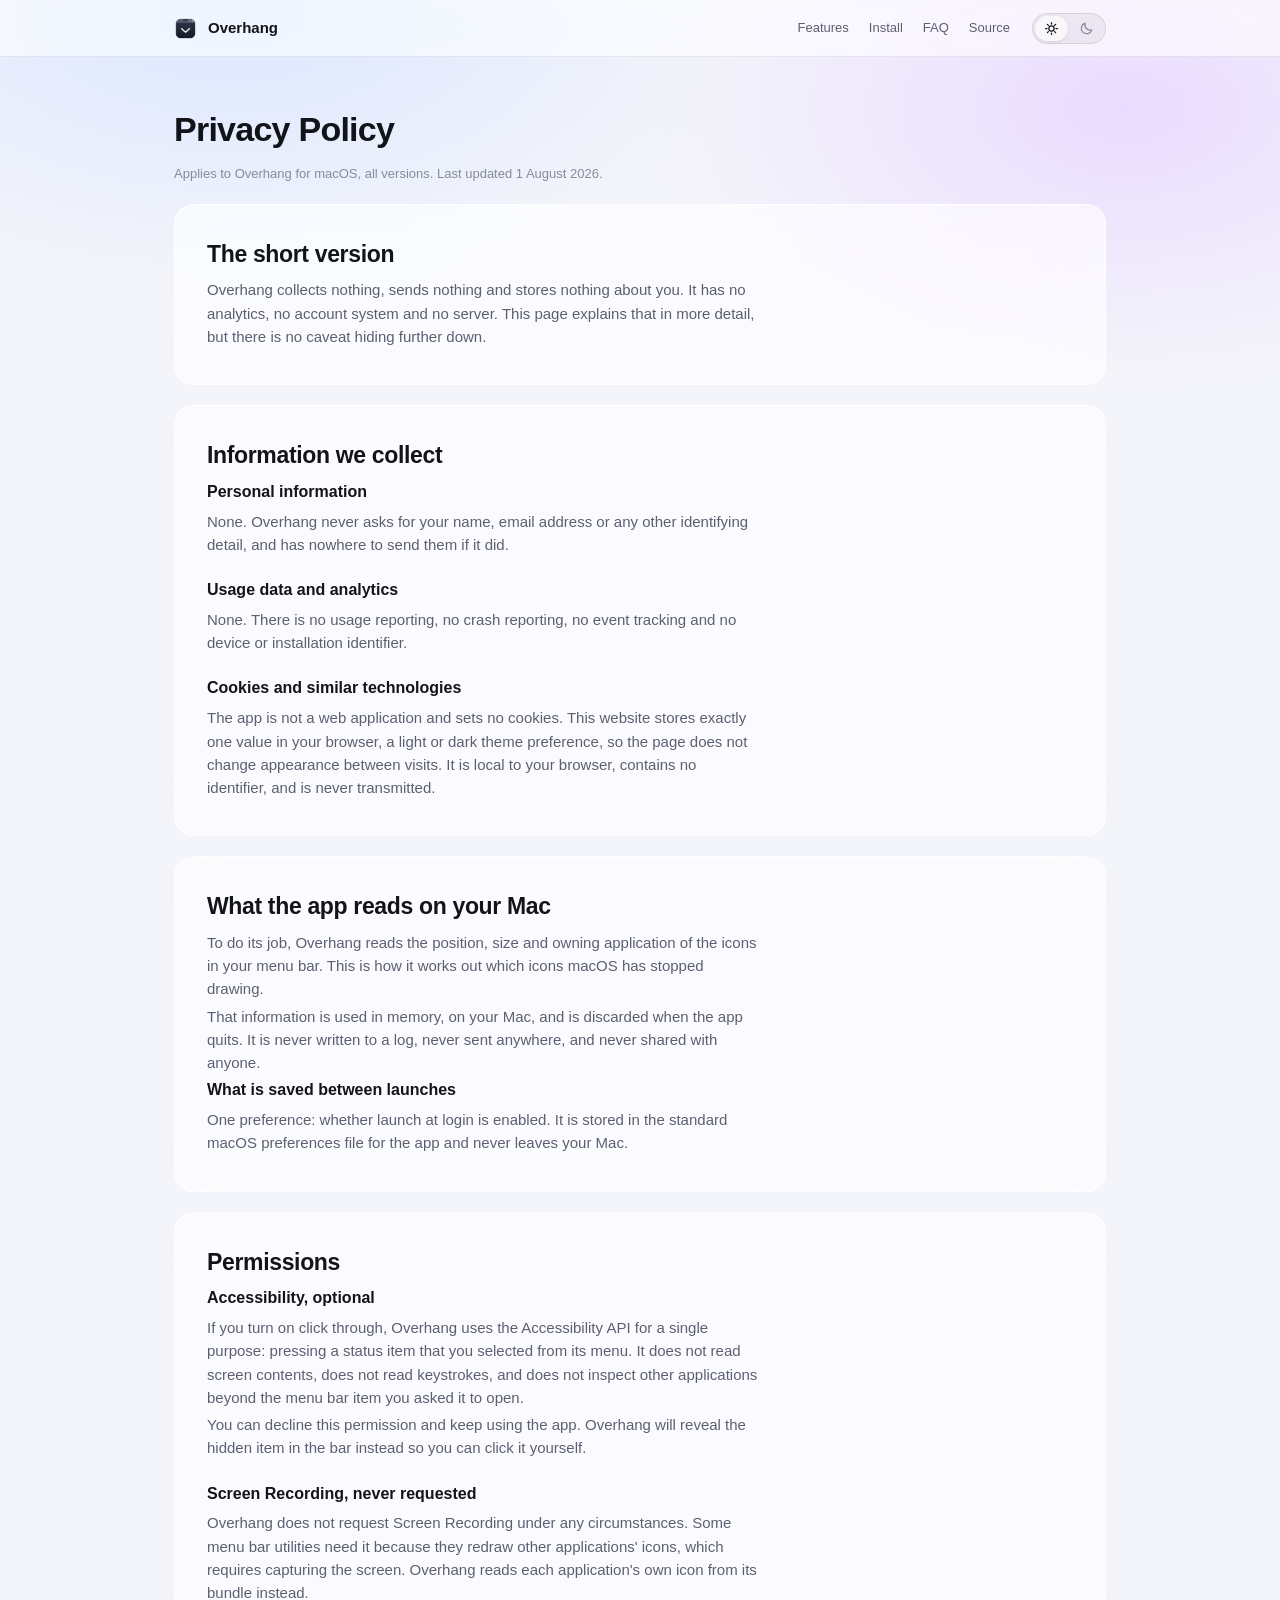
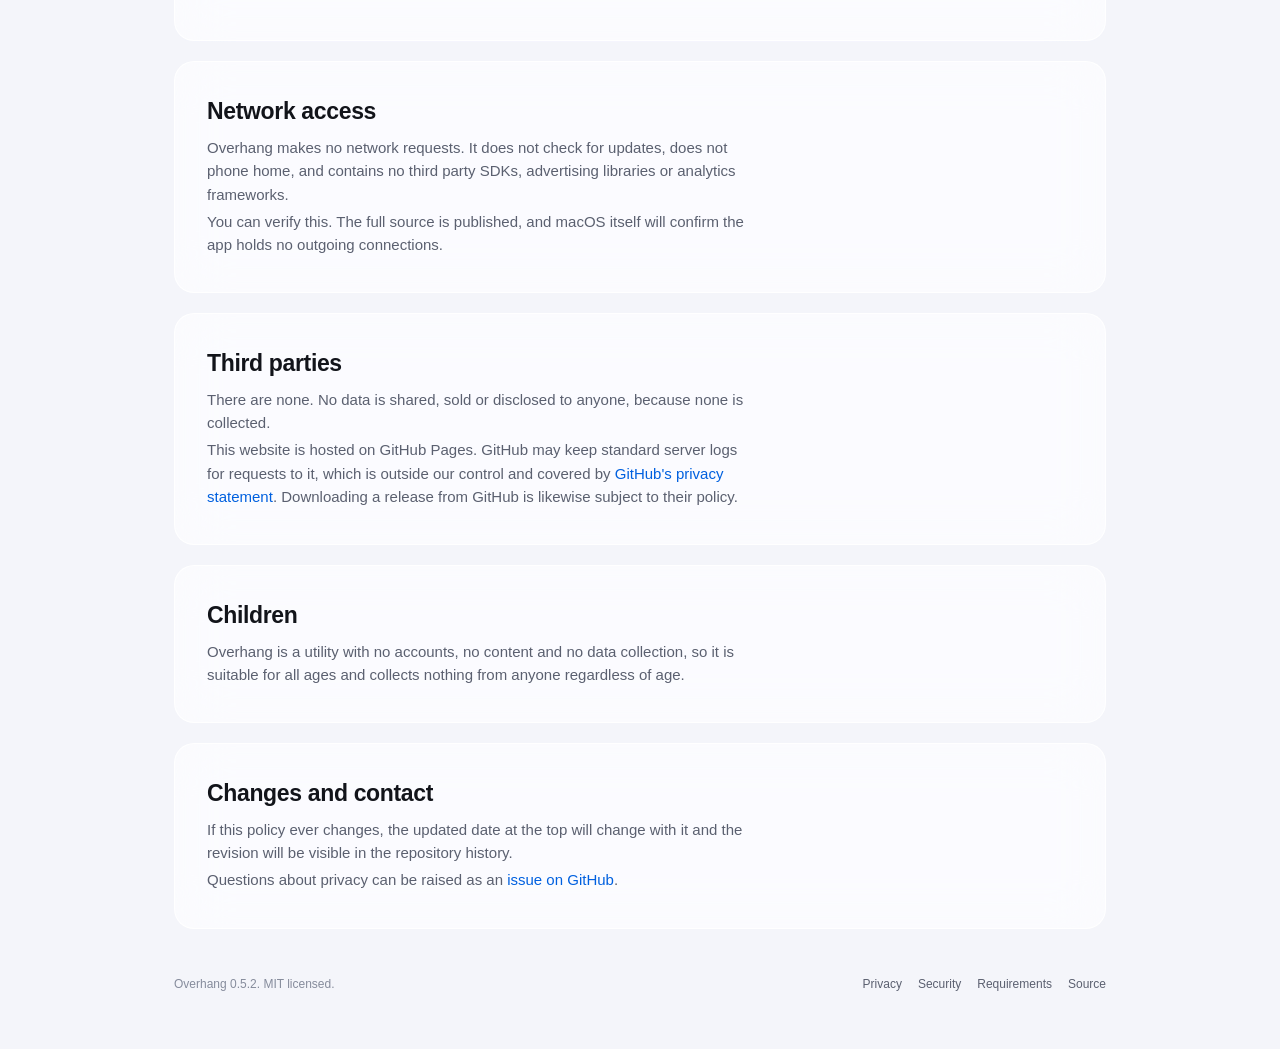
==== commit c37a2178: "0.5.2: chevron survives bar reflow squeezes; hero typo When the bar reflows, an item leaving, or a c" ====
--- a/site/privacy.html
+++ b/site/privacy.html
@@ -126,7 +126,7 @@
 </main>
 
 <footer><div class="shell">
-  <span>Overhang 0.5.1. MIT licensed.</span>
+  <span>Overhang 0.5.2. MIT licensed.</span>
   <span class="grow"></span>
   <a href="privacy.html">Privacy</a>
   <a href="security.html">Security</a>
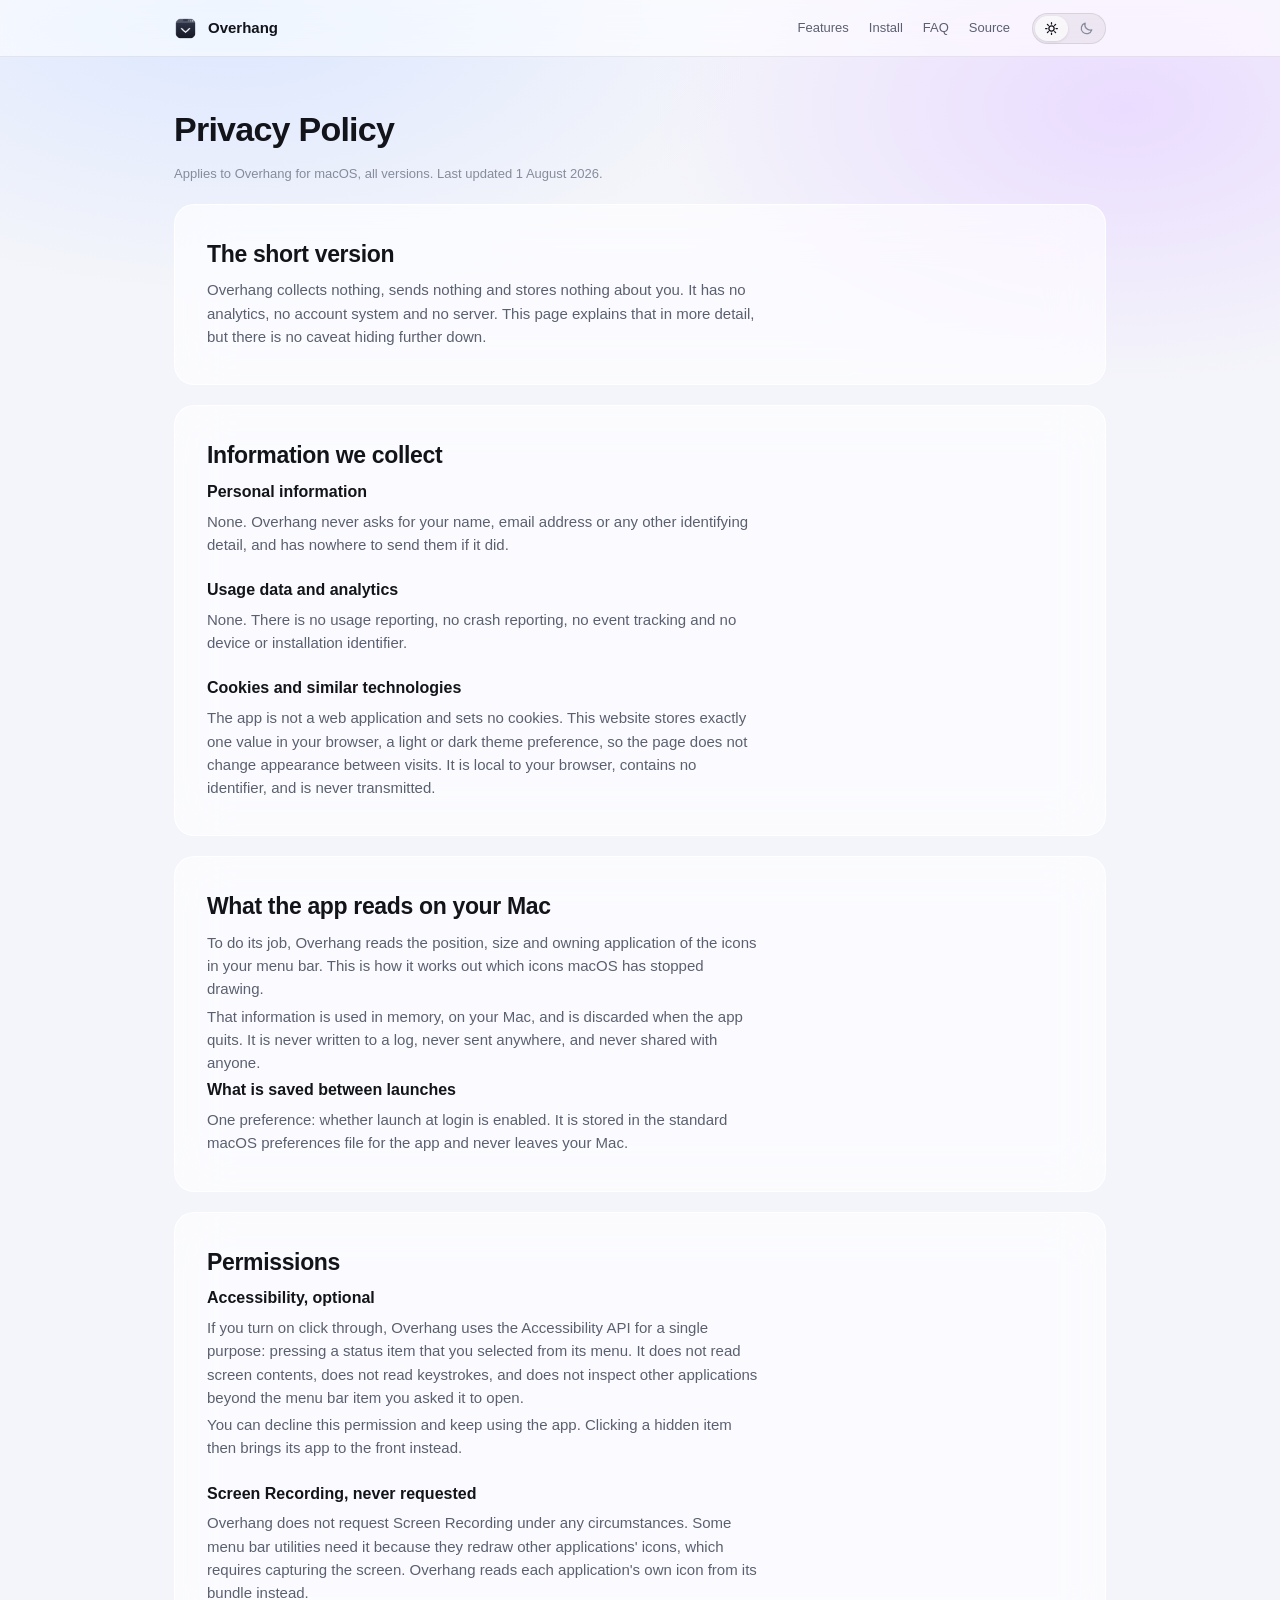
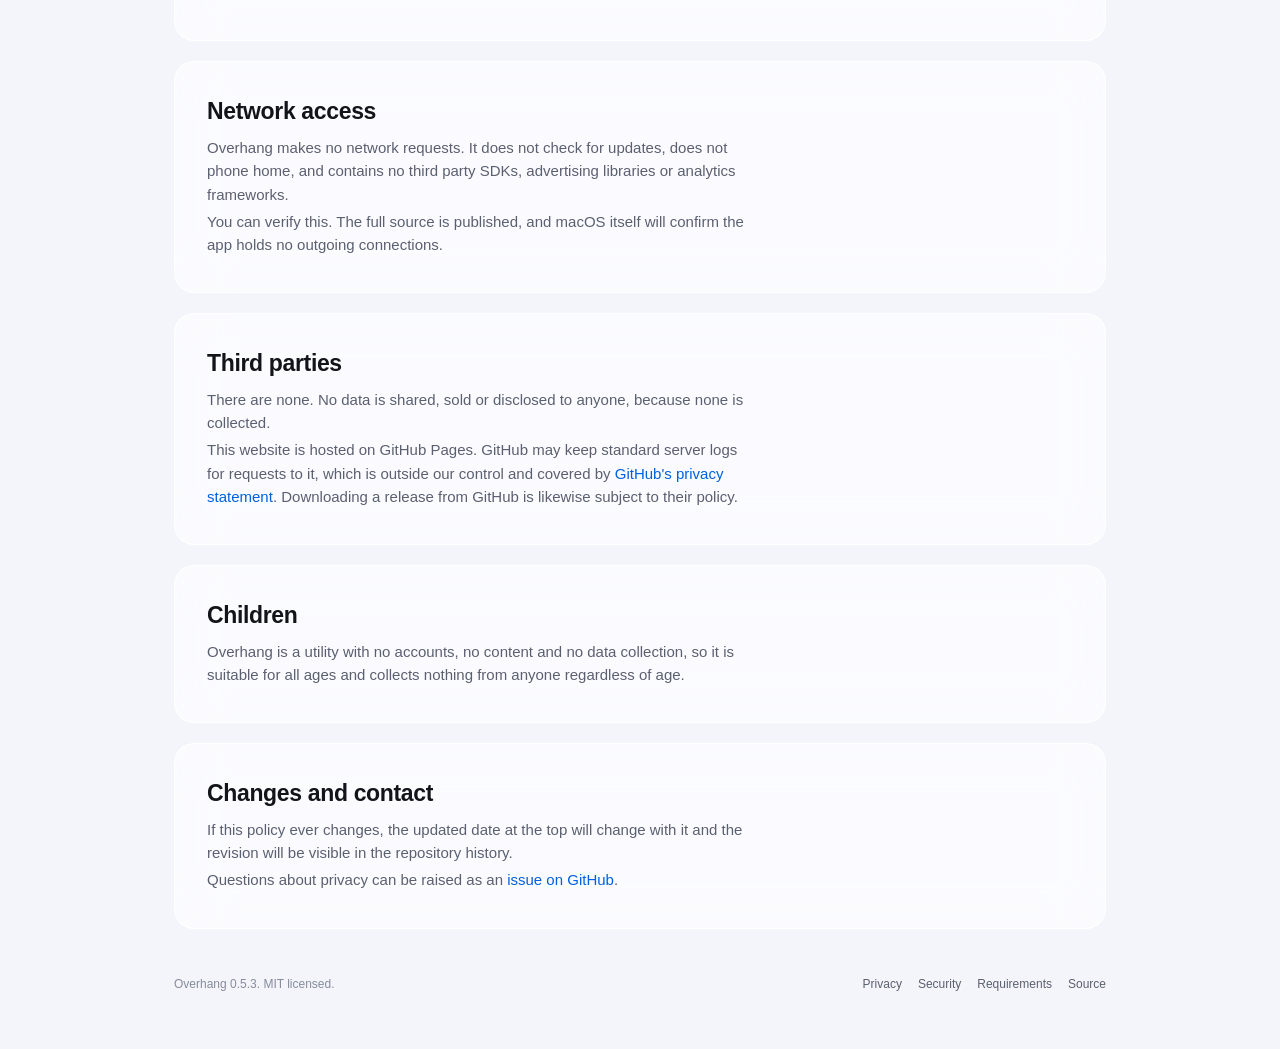
==== commit b5b1f08f: "0.5.3: remove the reveal fallback, the source of every reflow symptom Field debugging with an instru" ====
--- a/site/privacy.html
+++ b/site/privacy.html
@@ -84,8 +84,8 @@
     pressing a status item that you selected from its menu. It does not read screen contents,
     does not read keystrokes, and does not inspect other applications beyond the menu bar item
     you asked it to open.</p>
-    <p>You can decline this permission and keep using the app. Overhang will reveal the hidden
-    item in the bar instead so you can click it yourself.</p>
+    <p>You can decline this permission and keep using the app. Clicking a hidden item then
+    brings its app to the front instead.</p>
     <h3>Screen Recording, never requested</h3>
     <p>Overhang does not request Screen Recording under any circumstances. Some menu bar
     utilities need it because they redraw other applications' icons, which requires capturing
@@ -126,7 +126,7 @@
 </main>
 
 <footer><div class="shell">
-  <span>Overhang 0.5.2. MIT licensed.</span>
+  <span>Overhang 0.5.3. MIT licensed.</span>
   <span class="grow"></span>
   <a href="privacy.html">Privacy</a>
   <a href="security.html">Security</a>
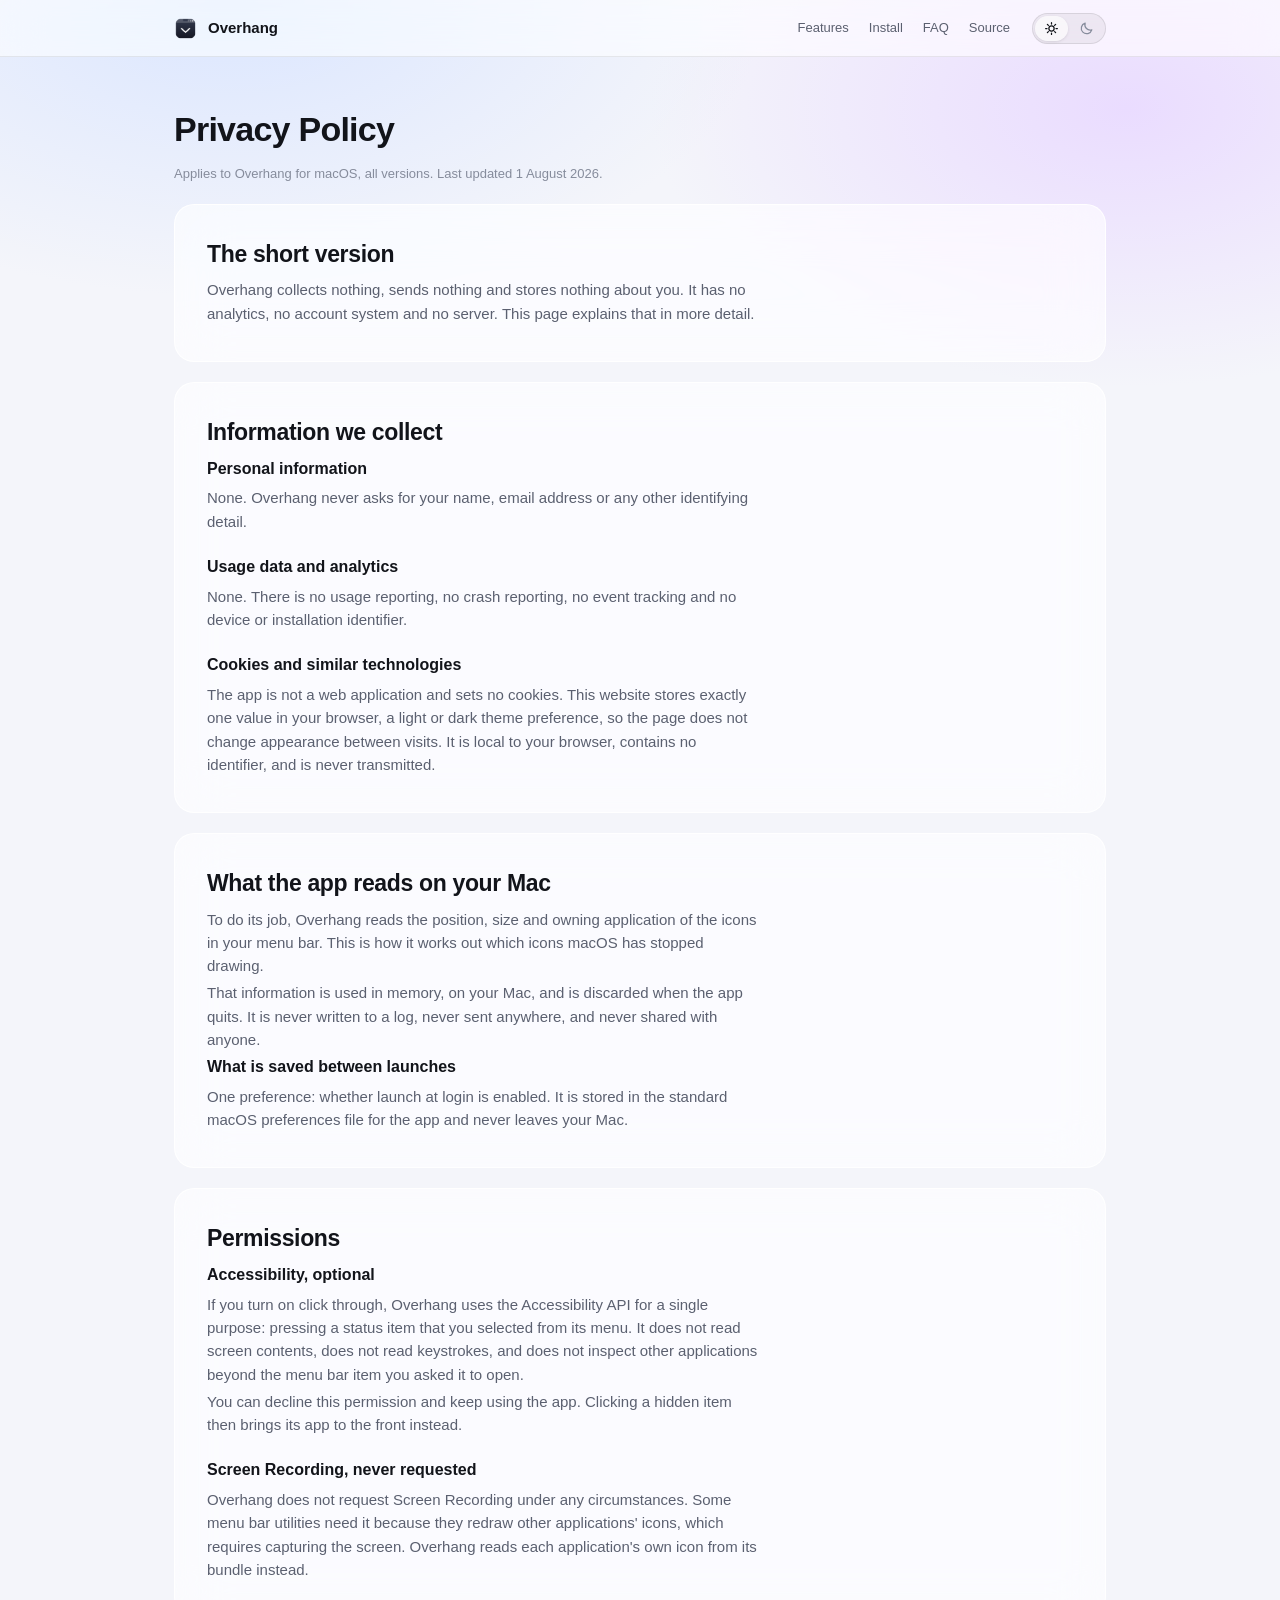
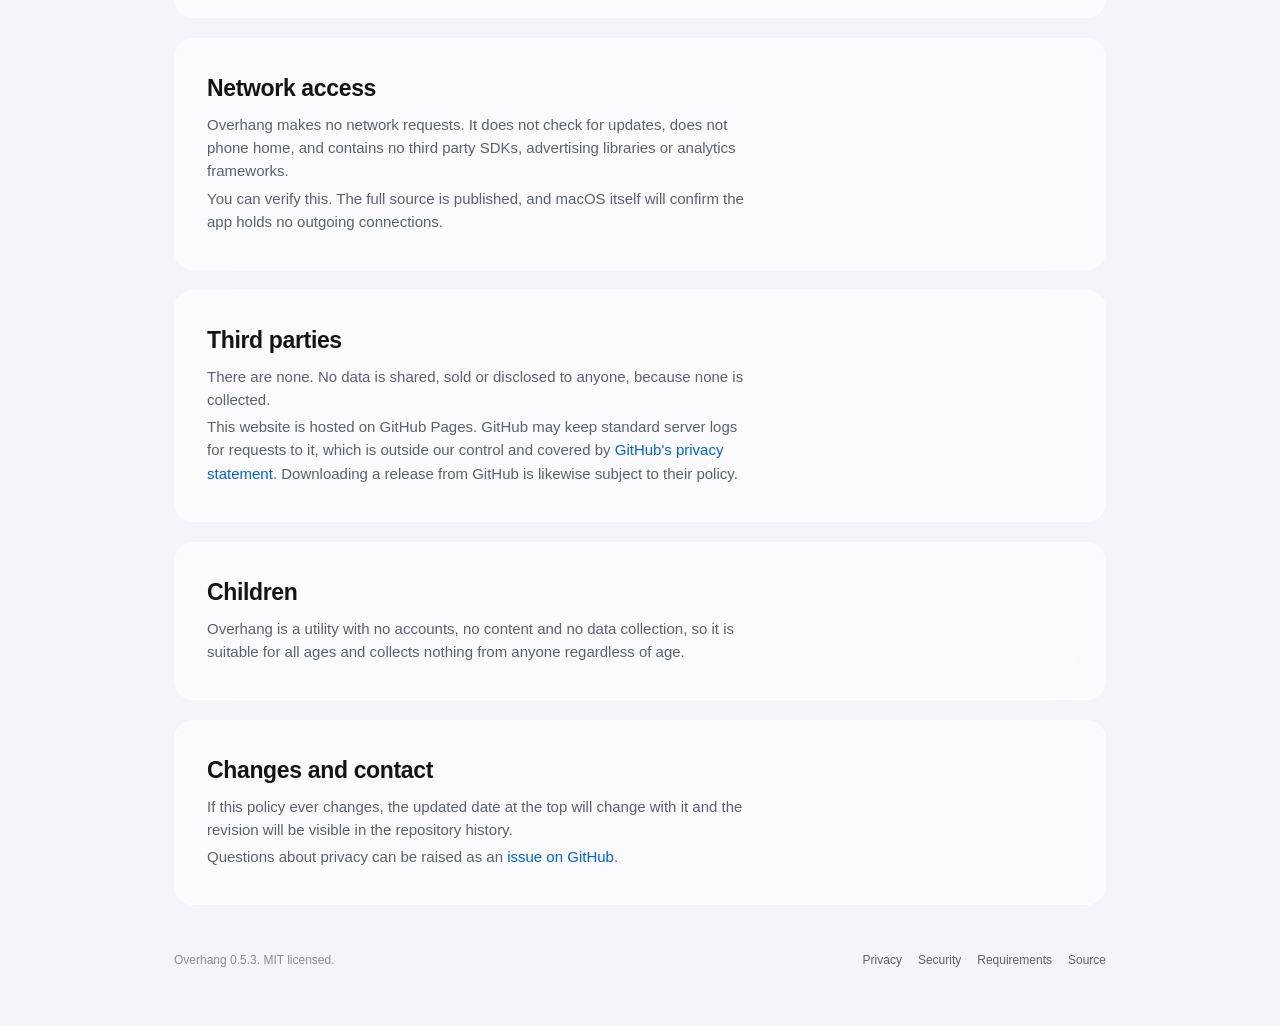
==== commit a64bb660: "Copy trims: tile, privacy phrasing, section note; space under the install heading" ====
--- a/site/privacy.html
+++ b/site/privacy.html
@@ -47,15 +47,13 @@
   <section class="panel">
     <h2>The short version</h2>
     <p>Overhang collects nothing, sends nothing and stores nothing about you. It has no analytics,
-    no account system and no server. This page explains that in more detail, but there is no
-    caveat hiding further down.</p>
+    no account system and no server. This page explains that in more detail.</p>
   </section>
 
   <section class="panel">
     <h2>Information we collect</h2>
     <h3>Personal information</h3>
-    <p>None. Overhang never asks for your name, email address or any other identifying detail,
-    and has nowhere to send them if it did.</p>
+    <p>None. Overhang never asks for your name, email address or any other identifying detail.</p>
     <h3>Usage data and analytics</h3>
     <p>None. There is no usage reporting, no crash reporting, no event tracking and no device or
     installation identifier.</p>
--- a/site/style.css
+++ b/site/style.css
@@ -281,6 +281,7 @@
 .d1 .track,.d2 .track,.d3 .track,.d4 .track,.d5 .track{background:var(--glass-inner);
   border-radius:16px;padding:24px}
 .d1 h3,.d2 h3,.d3 h3,.d4 h3,.d5 h3{font-size:15px;margin:0 0 4px;font-weight:600}
+.d2 .track.lead h3{margin-bottom:16px}
 .d1 .hint,.d2 .hint,.d3 .hint,.d4 .hint,.d5 .hint{font-size:12.5px;color:var(--faint);margin:0 0 18px}
 .d1 ol,.d2 ol,.d3 ol,.d4 ol,.d5 ol{list-style:none;counter-reset:s;padding:0;margin:0}
 .d1 ol li,.d2 ol li,.d3 ol li,.d4 ol li,.d5 ol li{counter-increment:s;position:relative;
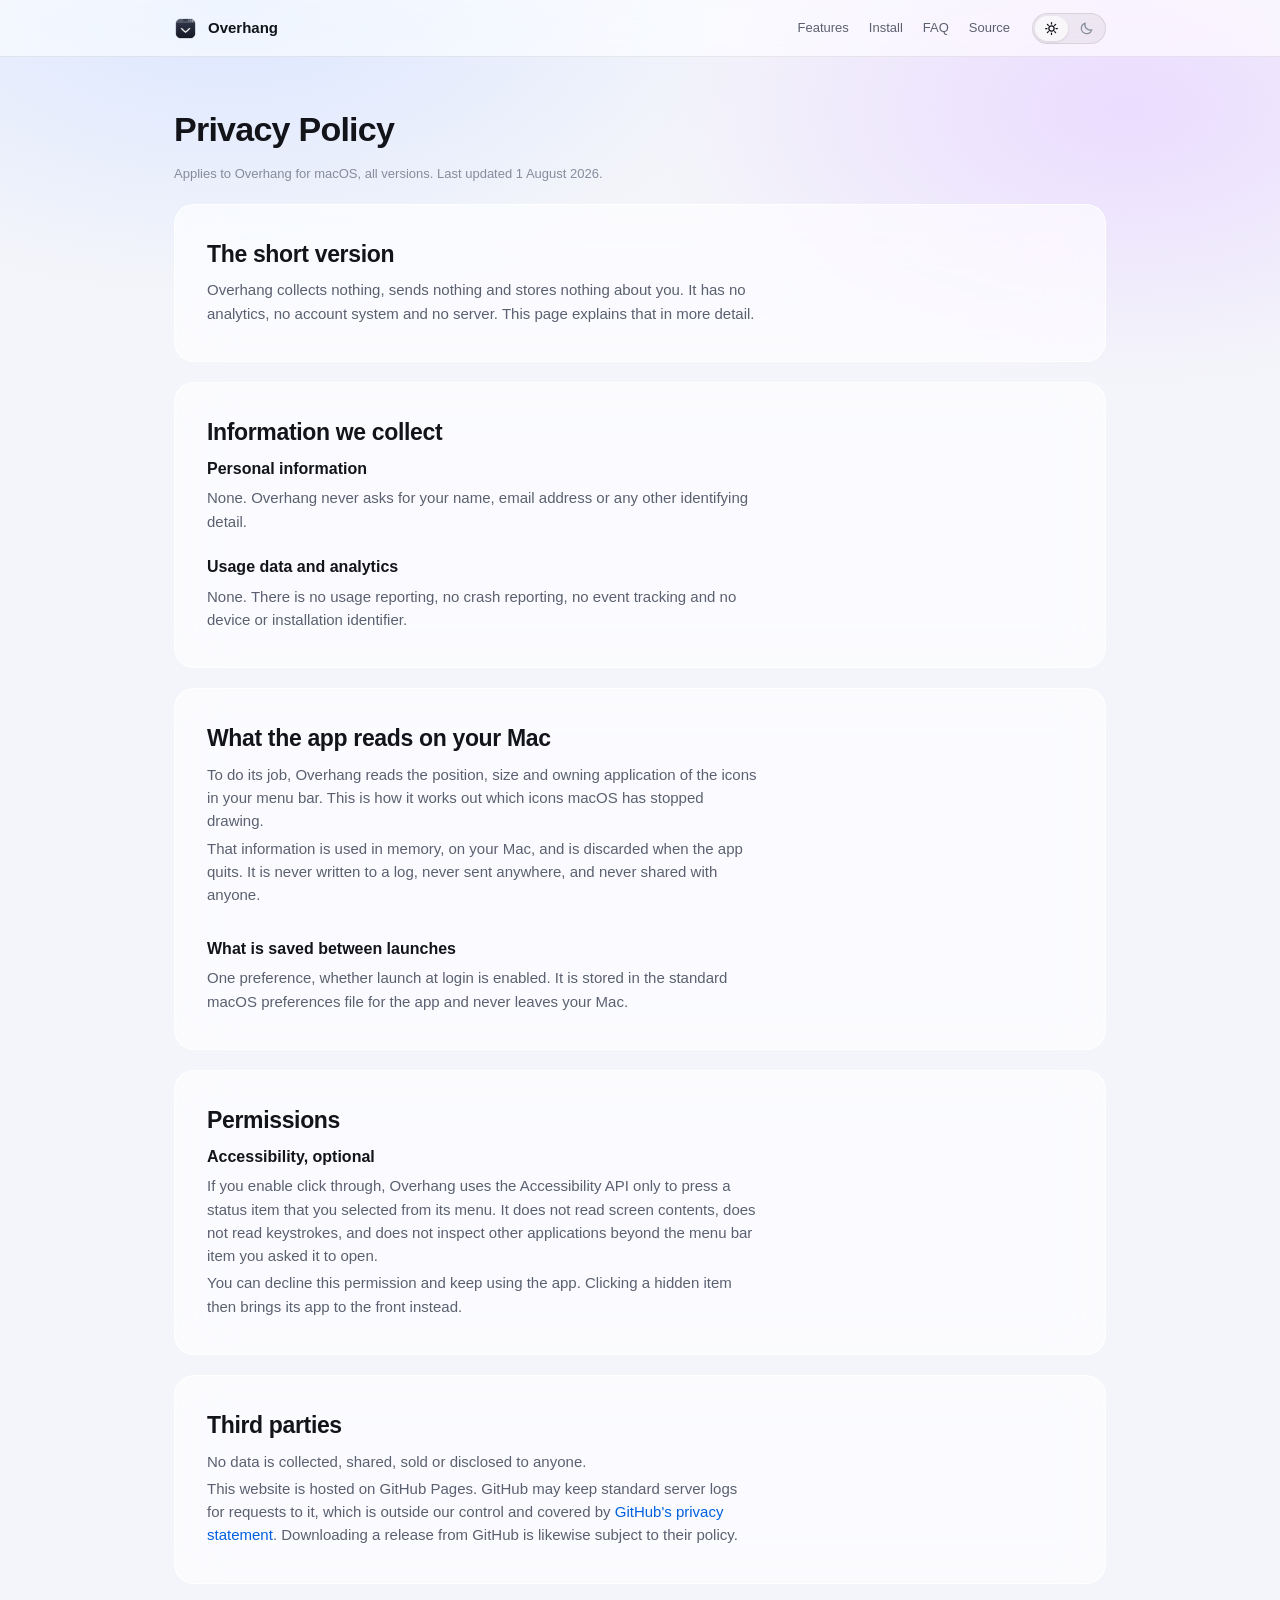
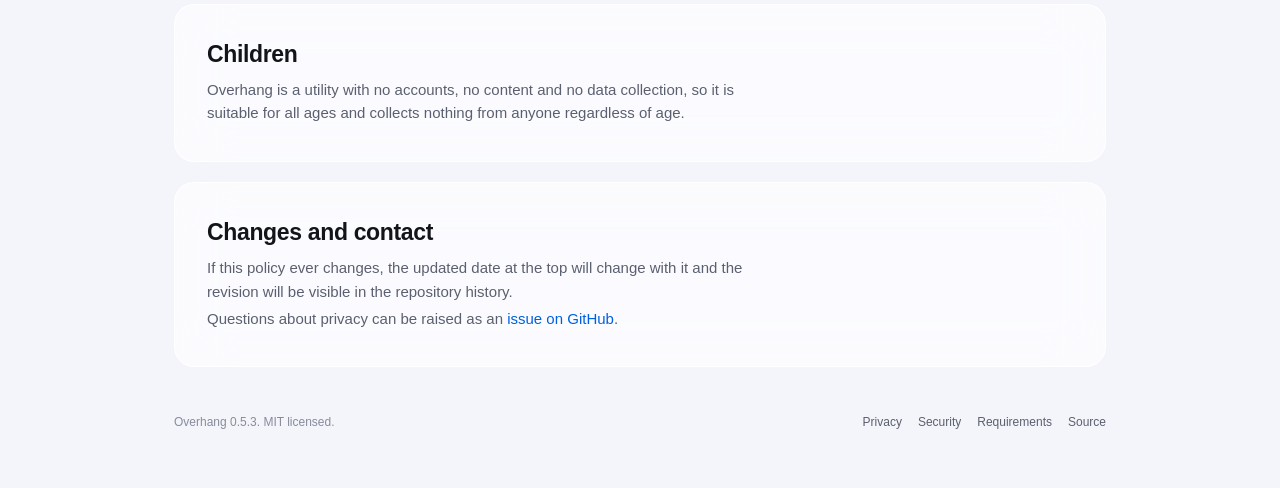
==== commit b803f51f: "Site: Nic's editorial pass, and the staple check output as a block Privacy loses the cookies, networ" ====
--- a/site/privacy.html
+++ b/site/privacy.html
@@ -1,137 +1,139 @@
 <!doctype html>
 <html lang="en">
+
 <head>
-<meta charset="utf-8">
-<meta name="viewport" content="width=device-width, initial-scale=1">
-<title>Privacy Policy, Overhang</title>
-<meta name="description" content="Overhang collects nothing. No analytics, no telemetry, no network requests, no account.">
-<meta name="theme-color" content="#f4f5fa" media="(prefers-color-scheme: light)">
-<meta name="theme-color" content="#08080c" media="(prefers-color-scheme: dark)">
-<link rel="icon" href="img/icon.png">
-<script>
-  (function(){try{var s=localStorage.getItem("overhang-theme");
-  if(s==="light"||s==="dark")document.documentElement.setAttribute("data-theme",s);}catch(e){}})();
-</script>
-<link rel="stylesheet" href="style.css">
+  <meta charset="utf-8">
+  <meta name="viewport" content="width=device-width, initial-scale=1">
+  <title>Privacy Policy, Overhang</title>
+  <meta name="description"
+    content="Overhang collects nothing. No analytics, no telemetry, no network requests, no account.">
+  <meta name="theme-color" content="#f4f5fa" media="(prefers-color-scheme: light)">
+  <meta name="theme-color" content="#08080c" media="(prefers-color-scheme: dark)">
+  <link rel="icon" href="img/icon.png">
+  <script>
+    (function () {
+      try {
+        var s = localStorage.getItem("overhang-theme");
+        if (s === "light" || s === "dark") document.documentElement.setAttribute("data-theme", s);
+      } catch (e) { }
+    })();
+  </script>
+  <link rel="stylesheet" href="style.css">
 </head>
+
 <body>
 
-<div class="bar"><div class="shell">
-  <a class="brand" href="index.html"><img src="img/icon.png" alt=""><b>Overhang</b></a>
-  <span class="grow"></span>
-  <nav>
-    <a href="index.html#features">Features</a>
-    <a href="index.html#install">Install</a>
-    <a href="index.html#faq">FAQ</a>
-    <a href="https://github.com/nicglazkov/overhang">Source</a>
-  </nav>
-  <div class="themer" role="group" aria-label="Colour theme">
-    <button type="button" id="lightBtn" aria-pressed="false" aria-label="Light theme">
-      <svg viewBox="0 0 24 24" fill="none" stroke="currentColor" stroke-width="2" stroke-linecap="round" aria-hidden="true">
-        <circle cx="12" cy="12" r="4.2"/><path d="M12 2.6v2.2M12 19.2v2.2M2.6 12h2.2M19.2 12h2.2M5.4 5.4l1.6 1.6M17 17l1.6 1.6M18.6 5.4L17 7M7 17l-1.6 1.6"/>
-      </svg></button>
-    <button type="button" id="darkBtn" aria-pressed="false" aria-label="Dark theme">
-      <svg viewBox="0 0 24 24" fill="none" stroke="currentColor" stroke-width="2" stroke-linecap="round" stroke-linejoin="round" aria-hidden="true">
-        <path d="M20.5 14.2A8.6 8.6 0 0 1 9.8 3.5a8.6 8.6 0 1 0 10.7 10.7z"/>
-      </svg></button>
+  <div class="bar">
+    <div class="shell">
+      <a class="brand" href="index.html"><img src="img/icon.png" alt=""><b>Overhang</b></a>
+      <span class="grow"></span>
+      <nav>
+        <a href="index.html#features">Features</a>
+        <a href="index.html#install">Install</a>
+        <a href="index.html#faq">FAQ</a>
+        <a href="https://github.com/nicglazkov/overhang">Source</a>
+      </nav>
+      <div class="themer" role="group" aria-label="Colour theme">
+        <button type="button" id="lightBtn" aria-pressed="false" aria-label="Light theme">
+          <svg viewBox="0 0 24 24" fill="none" stroke="currentColor" stroke-width="2" stroke-linecap="round"
+            aria-hidden="true">
+            <circle cx="12" cy="12" r="4.2" />
+            <path
+              d="M12 2.6v2.2M12 19.2v2.2M2.6 12h2.2M19.2 12h2.2M5.4 5.4l1.6 1.6M17 17l1.6 1.6M18.6 5.4L17 7M7 17l-1.6 1.6" />
+          </svg></button>
+        <button type="button" id="darkBtn" aria-pressed="false" aria-label="Dark theme">
+          <svg viewBox="0 0 24 24" fill="none" stroke="currentColor" stroke-width="2" stroke-linecap="round"
+            stroke-linejoin="round" aria-hidden="true">
+            <path d="M20.5 14.2A8.6 8.6 0 0 1 9.8 3.5a8.6 8.6 0 1 0 10.7 10.7z" />
+          </svg></button>
+      </div>
+    </div>
   </div>
-</div></div>
 
-<header class="shell doc">
-  <h1>Privacy Policy</h1>
-  <p class="stamp">Applies to Overhang for macOS, all versions. Last updated 1 August 2026.</p>
-</header>
+  <header class="shell doc">
+    <h1>Privacy Policy</h1>
+    <p class="stamp">Applies to Overhang for macOS, all versions. Last updated 1 August 2026.</p>
+  </header>
 
-<main class="shell">
+  <main class="shell">
 
-  <section class="panel">
-    <h2>The short version</h2>
-    <p>Overhang collects nothing, sends nothing and stores nothing about you. It has no analytics,
-    no account system and no server. This page explains that in more detail.</p>
-  </section>
+    <section class="panel">
+      <h2>The short version</h2>
+      <p>Overhang collects nothing, sends nothing and stores nothing about you. It has no analytics,
+        no account system and no server. This page explains that in more detail.</p>
+    </section>
 
-  <section class="panel">
-    <h2>Information we collect</h2>
-    <h3>Personal information</h3>
-    <p>None. Overhang never asks for your name, email address or any other identifying detail.</p>
-    <h3>Usage data and analytics</h3>
-    <p>None. There is no usage reporting, no crash reporting, no event tracking and no device or
-    installation identifier.</p>
-    <h3>Cookies and similar technologies</h3>
-    <p>The app is not a web application and sets no cookies. This website stores exactly one
-    value in your browser, a light or dark theme preference, so the page does not change
-    appearance between visits. It is local to your browser, contains no identifier, and is
-    never transmitted.</p>
-  </section>
+    <section class="panel">
+      <h2>Information we collect</h2>
+      <h3>Personal information</h3>
+      <p>None. Overhang never asks for your name, email address or any other identifying detail.</p>
+      <h3>Usage data and analytics</h3>
+      <p>None. There is no usage reporting, no crash reporting, no event tracking and no device or
+        installation identifier.</p>
+    </section>
 
-  <section class="panel">
-    <h2>What the app reads on your Mac</h2>
-    <p>To do its job, Overhang reads the position, size and owning application of the icons in
-    your menu bar. This is how it works out which icons macOS has stopped drawing.</p>
-    <p>That information is used in memory, on your Mac, and is discarded when the app quits. It
-    is never written to a log, never sent anywhere, and never shared with anyone.</p>
-    <h3>What is saved between launches</h3>
-    <p>One preference: whether launch at login is enabled. It is stored in the standard macOS
-    preferences file for the app and never leaves your Mac.</p>
-  </section>
+    <section class="panel">
+      <h2>What the app reads on your Mac</h2>
+      <p>To do its job, Overhang reads the position, size and owning application of the icons in
+        your menu bar. This is how it works out which icons macOS has stopped drawing.</p>
+      <p>That information is used in memory, on your Mac, and is discarded when the app quits. It
+        is never written to a log, never sent anywhere, and never shared with anyone.</p> <br>
+      <h3>What is saved between launches</h3>
+      <p>One preference, whether launch at login is enabled. It is stored in the standard macOS
+        preferences file for the app and never leaves your Mac.</p>
+    </section>
 
-  <section class="panel">
-    <h2>Permissions</h2>
-    <h3>Accessibility, optional</h3>
-    <p>If you turn on click through, Overhang uses the Accessibility API for a single purpose:
-    pressing a status item that you selected from its menu. It does not read screen contents,
-    does not read keystrokes, and does not inspect other applications beyond the menu bar item
-    you asked it to open.</p>
-    <p>You can decline this permission and keep using the app. Clicking a hidden item then
-    brings its app to the front instead.</p>
-    <h3>Screen Recording, never requested</h3>
-    <p>Overhang does not request Screen Recording under any circumstances. Some menu bar
-    utilities need it because they redraw other applications' icons, which requires capturing
-    the screen. Overhang reads each application's own icon from its bundle instead.</p>
-  </section>
+    <section class="panel">
+      <h2>Permissions</h2>
+      <h3>Accessibility, optional</h3>
+      <p>If you enable click through, Overhang uses the Accessibility API only to press a status item that you selected
+        from its menu. It does not read screen contents,
+        does not read keystrokes, and does not inspect other applications beyond the menu bar item
+        you asked it to open.</p>
+      <p>You can decline this permission and keep using the app. Clicking a hidden item then
+        brings its app to the front instead.</p>
+    </section>
 
-  <section class="panel">
-    <h2>Network access</h2>
-    <p>Overhang makes no network requests. It does not check for updates, does not phone home,
-    and contains no third party SDKs, advertising libraries or analytics frameworks.</p>
-    <p>You can verify this. The full source is published, and macOS itself will confirm the app
-    holds no outgoing connections.</p>
-  </section>
+    <section class="panel">
+      <h2>Third parties</h2>
+      <p>No data is collected, shared, sold or disclosed to anyone.</p>
+      <p>This website is hosted on GitHub Pages. GitHub may keep standard server logs for requests
+        to it, which is outside our control and covered by
+        <a href="https://docs.github.com/en/site-policy/privacy-policies/github-privacy-statement">GitHub's privacy
+          statement</a>.
+        Downloading a release from GitHub is likewise subject to their policy.
+      </p>
+    </section>
 
-  <section class="panel">
-    <h2>Third parties</h2>
-    <p>There are none. No data is shared, sold or disclosed to anyone, because none is collected.</p>
-    <p>This website is hosted on GitHub Pages. GitHub may keep standard server logs for requests
-    to it, which is outside our control and covered by
-    <a href="https://docs.github.com/en/site-policy/privacy-policies/github-privacy-statement">GitHub's privacy statement</a>.
-    Downloading a release from GitHub is likewise subject to their policy.</p>
-  </section>
+    <section class="panel">
+      <h2>Children</h2>
+      <p>Overhang is a utility with no accounts, no content and no data collection, so it is
+        suitable for all ages and collects nothing from anyone regardless of age.</p>
+    </section>
 
-  <section class="panel">
-    <h2>Children</h2>
-    <p>Overhang is a utility with no accounts, no content and no data collection, so it is
-    suitable for all ages and collects nothing from anyone regardless of age.</p>
-  </section>
+    <section class="panel">
+      <h2>Changes and contact</h2>
+      <p>If this policy ever changes, the updated date at the top will change with it and the
+        revision will be visible in the repository history.</p>
+      <p>Questions about privacy can be raised as an
+        <a href="https://github.com/nicglazkov/overhang/issues">issue on GitHub</a>.
+      </p>
+    </section>
 
-  <section class="panel">
-    <h2>Changes and contact</h2>
-    <p>If this policy ever changes, the updated date at the top will change with it and the
-    revision will be visible in the repository history.</p>
-    <p>Questions about privacy can be raised as an
-    <a href="https://github.com/nicglazkov/overhang/issues">issue on GitHub</a>.</p>
-  </section>
+  </main>
 
-</main>
+  <footer>
+    <div class="shell">
+      <span>Overhang 0.5.3. MIT licensed.</span>
+      <span class="grow"></span>
+      <a href="privacy.html">Privacy</a>
+      <a href="security.html">Security</a>
+      <a href="requirements.html">Requirements</a>
+      <a href="https://github.com/nicglazkov/overhang">Source</a>
+    </div>
+  </footer>
 
-<footer><div class="shell">
-  <span>Overhang 0.5.3. MIT licensed.</span>
-  <span class="grow"></span>
-  <a href="privacy.html">Privacy</a>
-  <a href="security.html">Security</a>
-  <a href="requirements.html">Requirements</a>
-  <a href="https://github.com/nicglazkov/overhang">Source</a>
-</div></footer>
+  <script src="theme.js"></script>
+</body>
 
-<script src="theme.js"></script>
-</body>
-</html>
+</html>
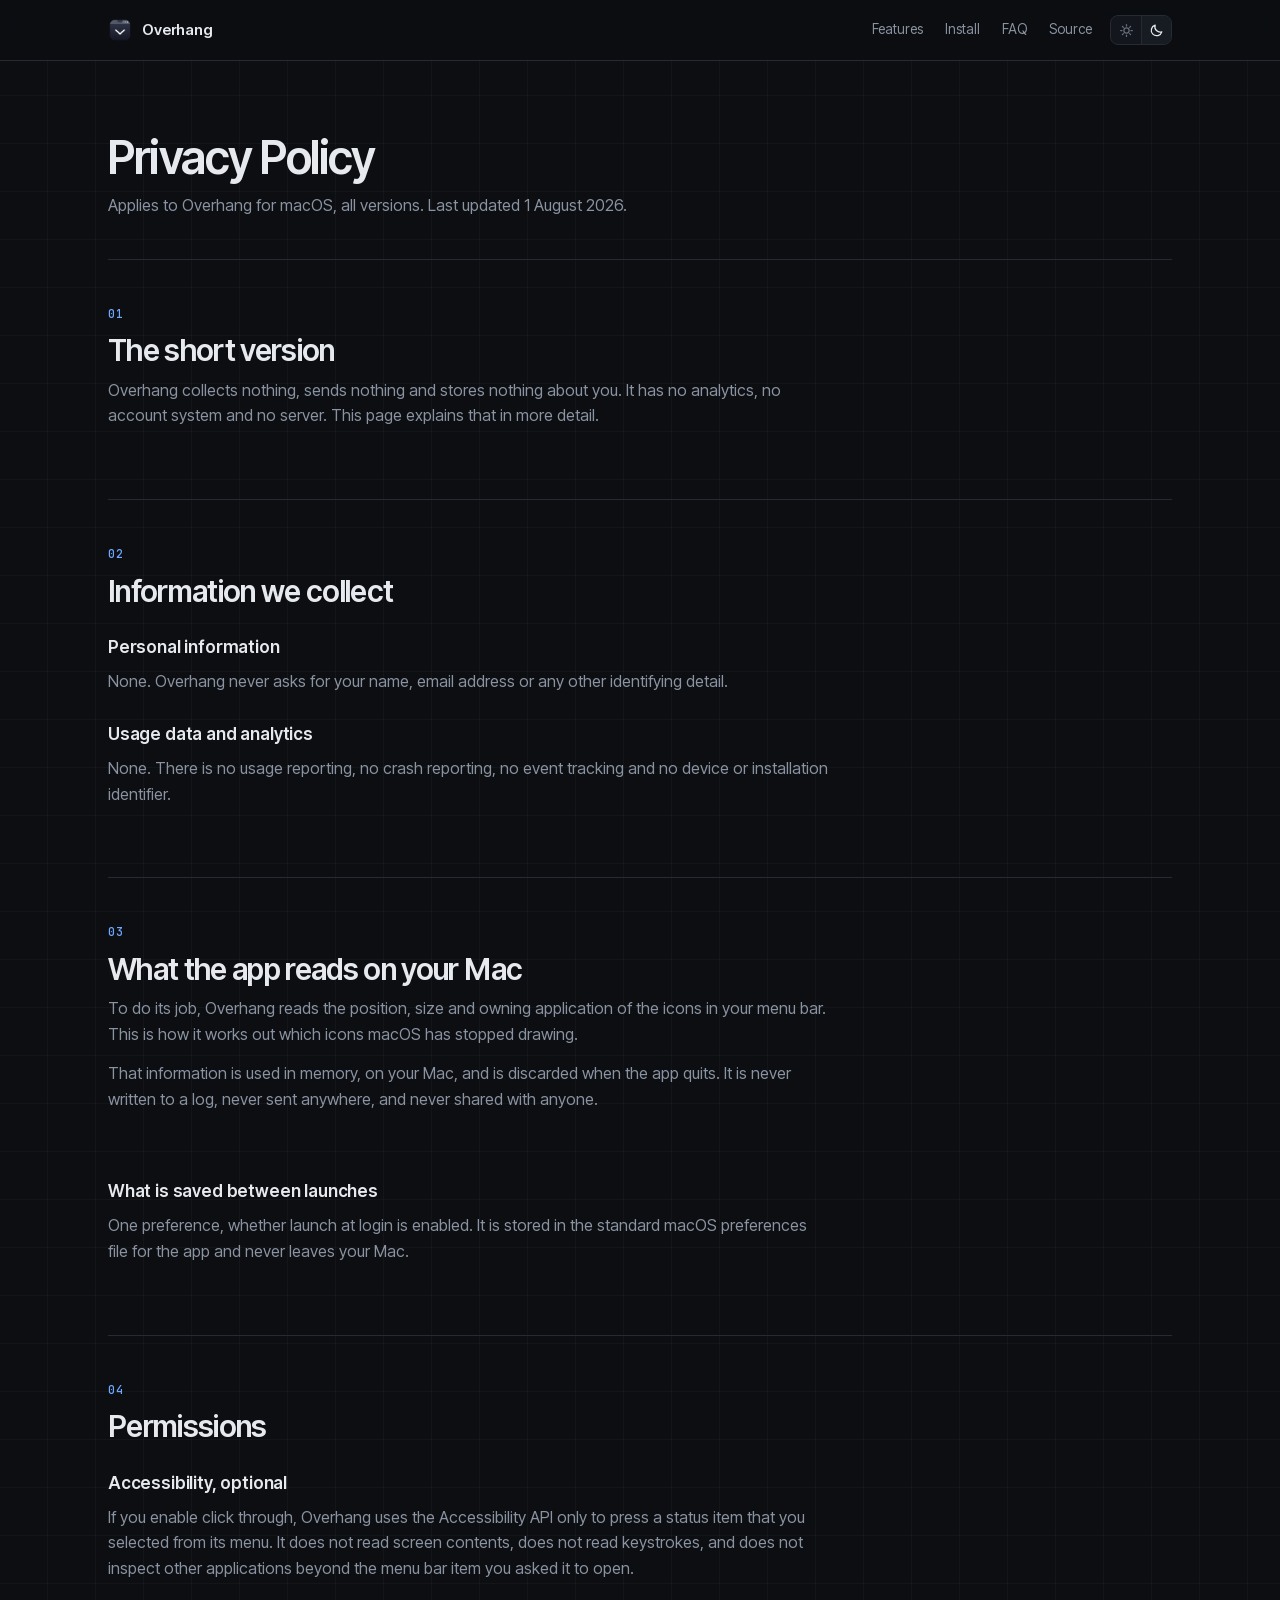
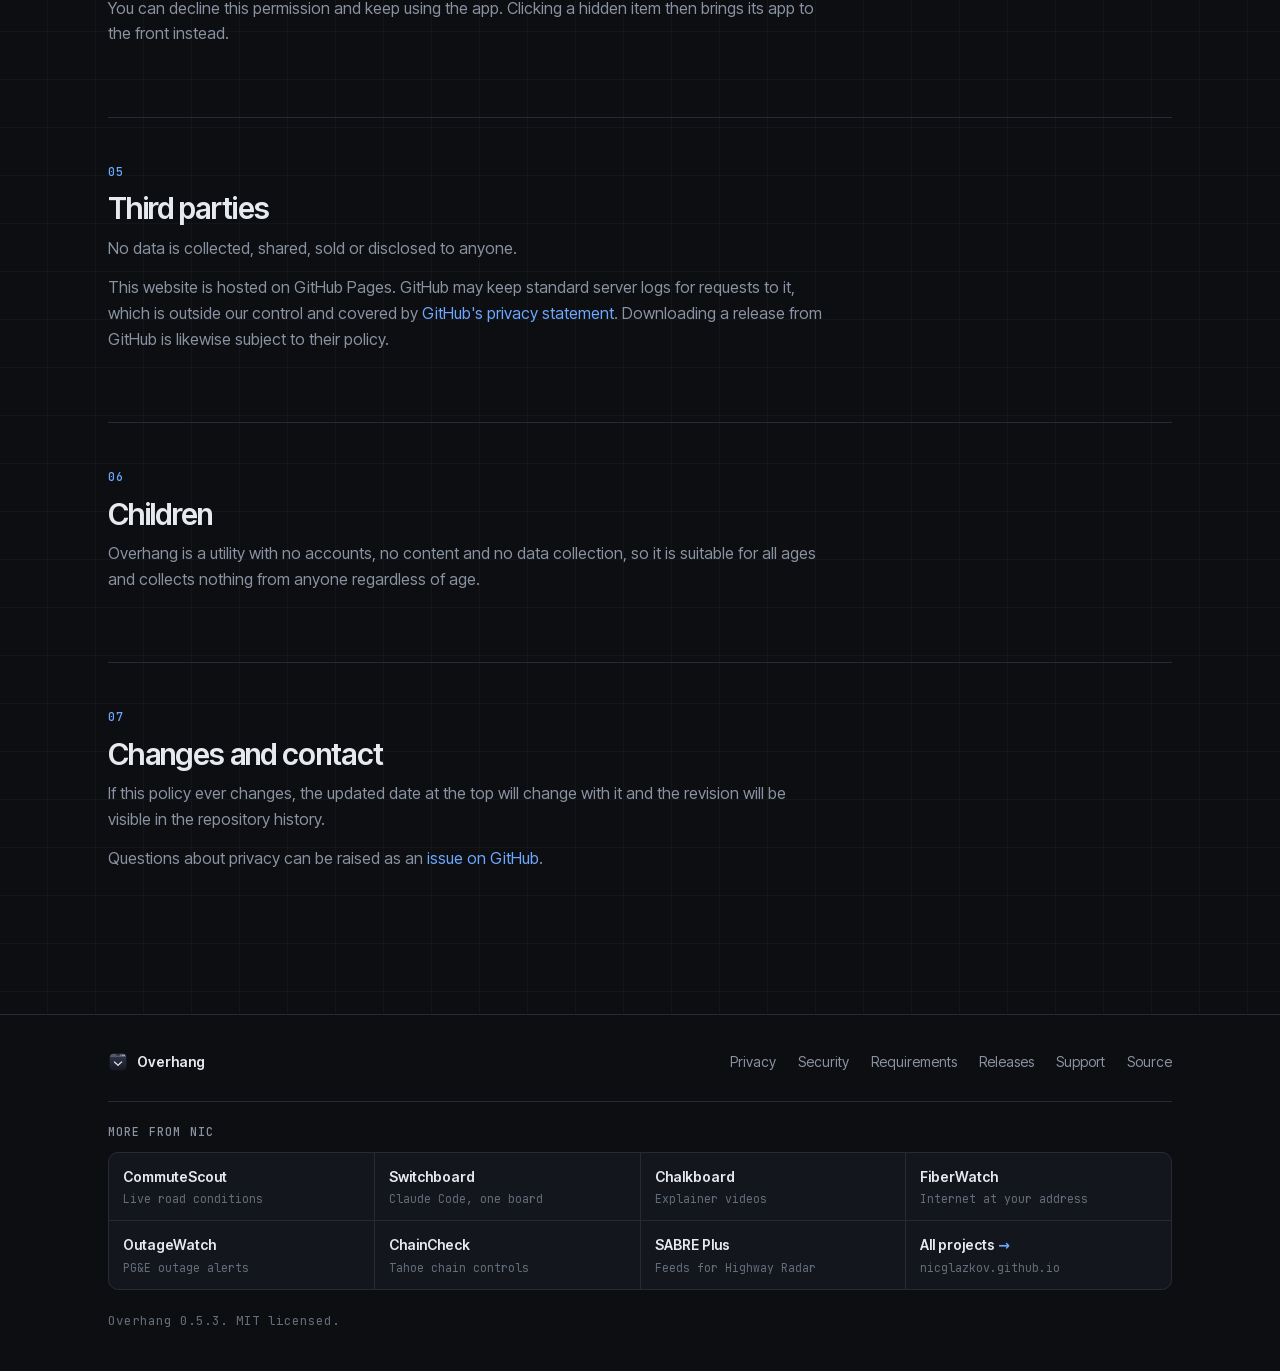
==== commit 09b74b10: "Site: Console look shared with the other project sites Graphite with a faint 48px grid, one blue acc" ====
--- a/site/privacy.html
+++ b/site/privacy.html
@@ -7,18 +7,17 @@
   <title>Privacy Policy, Overhang</title>
   <meta name="description"
     content="Overhang collects nothing. No analytics, no telemetry, no network requests, no account.">
-  <meta name="theme-color" content="#f4f5fa" media="(prefers-color-scheme: light)">
-  <meta name="theme-color" content="#08080c" media="(prefers-color-scheme: dark)">
+  <meta name="theme-color" content="#0c0e12">
   <link rel="icon" href="img/icon.png">
   <script>
     (function () {
       try {
-        var s = localStorage.getItem("overhang-theme");
+        var q = location.search.match(/theme=(light|dark)/), s = q ? q[1] : localStorage.getItem("overhang-theme");
         if (s === "light" || s === "dark") document.documentElement.setAttribute("data-theme", s);
       } catch (e) { }
     })();
   </script>
-  <link rel="stylesheet" href="style.css">
+  <link rel="stylesheet" href="console.css">
 </head>
 
 <body>
@@ -122,16 +121,31 @@
 
   </main>
 
-  <footer>
-    <div class="shell">
-      <span>Overhang 0.5.3. MIT licensed.</span>
-      <span class="grow"></span>
-      <a href="privacy.html">Privacy</a>
-      <a href="security.html">Security</a>
-      <a href="requirements.html">Requirements</a>
-      <a href="https://github.com/nicglazkov/overhang">Source</a>
-    </div>
-  </footer>
+<footer class="foot"><div class="shell">
+  <div class="foot-top">
+    <a class="brand" href="index.html"><img src="img/icon.png" alt="">Overhang</a>
+    <a href="privacy.html">Privacy</a>
+    <a href="security.html">Security</a>
+    <a href="requirements.html">Requirements</a>
+    <a href="https://github.com/nicglazkov/overhang/releases">Releases</a>
+    <a href="https://github.com/nicglazkov/overhang/issues">Support</a>
+    <a href="https://github.com/nicglazkov/overhang">Source</a>
+  </div>
+  <nav class="more" aria-label="More from Nic">
+    <span class="label">More from Nic</span>
+    <ul>
+      <li><a href="https://commutescout.com"><b>CommuteScout</b><span>Live road conditions</span></a></li>
+      <li><a href="https://nicglazkov.github.io/switchboard/"><b>Switchboard</b><span>Claude Code, one board</span></a></li>
+      <li><a href="https://chalkboard.studio"><b>Chalkboard</b><span>Explainer videos</span></a></li>
+      <li><a href="https://getfiberwatch.com"><b>FiberWatch</b><span>Internet at your address</span></a></li>
+      <li><a href="https://nicglazkov.github.io/outagewatch/"><b>OutageWatch</b><span>PG&amp;E outage alerts</span></a></li>
+      <li><a href="https://nicglazkov.github.io/chaincheck/"><b>ChainCheck</b><span>Tahoe chain controls</span></a></li>
+      <li><a href="https://nicglazkov.github.io/highway-radar-sabre-plus/"><b>SABRE Plus</b><span>Feeds for Highway Radar</span></a></li>
+      <li><a class="home" href="https://nicglazkov.github.io/"><b>All projects</b><span>nicglazkov.github.io</span></a></li>
+    </ul>
+  </nav>
+  <p class="fineprint">Overhang 0.5.3. MIT licensed.</p>
+</div></footer>
 
   <script src="theme.js"></script>
 </body>
--- a/site/console.css
+++ b/site/console.css
@@ -0,0 +1,261 @@
+/* Console: the shared skin for Nic's portfolio, Switchboard and the small desktop tools.
+   One skeleton (nav, type scale, footer with the "More from Nic" strip) used by every page.
+   Graphite with a faint 48px grid and one blue accent. Dark first; a light theme is one
+   click away on pages that have the theme switch. Fonts are self-hosted, so the page makes
+   no requests to anyone else. */
+
+@font-face{font-family:"Inter Tight";src:url("fonts/inter-tight-latin.woff2") format("woff2");font-weight:400 700;font-style:normal;font-display:swap}
+@font-face{font-family:"JetBrains Mono";src:url("fonts/jetbrains-mono-latin.woff2") format("woff2");font-weight:400 500;font-style:normal;font-display:swap}
+
+:root{
+  --bg:#0c0e12; --pan:#13161c; --pan2:#171b22; --line:#252a33; --line2:#313844;
+  --fg:#e6e9ee; --mut:#8a93a1; --faint:#646d7b;
+  --acc:#6ea8ff; --acc-soft:rgba(110,168,255,.12); --tag-bg:#121a28; --tag-line:#2b3a55;
+  --grid:rgba(255,255,255,.028); --navbg:rgba(12,14,18,.82);
+  --ok:#5ad19a; --warn:#f0b54a; --bad:#ff7a6e;
+  --f-ui:"Inter Tight",system-ui,-apple-system,"Segoe UI",sans-serif;
+  --f-mono:"JetBrains Mono",ui-monospace,SFMono-Regular,Menlo,monospace;
+  /* Shared type scale */
+  --t-hero:clamp(38px,5.6vw,64px); --t-h2:clamp(24px,2.6vw,30px); --t-h3:17px; --t-body:16px; --t-sub:18px; --t-small:14px; --t-label:11.5px;
+  --nav-h:60px; --shell:1120px; --gutter:28px; --radius:12px;
+  --ease:cubic-bezier(.22,1,.36,1);
+  color-scheme:dark;
+}
+:root[data-theme="light"]{
+  --bg:#f6f7f9; --pan:#ffffff; --pan2:#f0f2f5; --line:#dde1e8; --line2:#c9cfd8;
+  --fg:#11141a; --mut:#566070; --faint:#7d8696;
+  --acc:#2563d4; --acc-soft:rgba(37,99,212,.09); --tag-bg:#eaf1fd; --tag-line:#c4d7f7;
+  --grid:rgba(17,20,26,.045); --navbg:rgba(246,247,249,.85);
+  --ok:#1f8a57; --warn:#a86a12; --bad:#c8372c;
+  color-scheme:light;
+}
+
+*,*::before,*::after{box-sizing:border-box}
+html{-webkit-text-size-adjust:100%;scroll-padding-top:calc(var(--nav-h) + 16px)}
+body{margin:0;background-color:var(--bg);color:var(--fg);font:400 var(--t-body)/1.6 var(--f-ui);-webkit-font-smoothing:antialiased;
+  background-image:linear-gradient(var(--grid) 1px,transparent 1px),linear-gradient(90deg,var(--grid) 1px,transparent 1px);
+  background-size:48px 48px;background-position:-1px -1px}
+img{max-width:100%;height:auto;display:block}
+a{color:var(--acc);text-decoration:none}
+a:hover{text-decoration:underline;text-underline-offset:3px}
+:focus-visible{outline:2px solid var(--acc);outline-offset:3px;border-radius:6px}
+p{margin:0 0 14px}
+h1,h2,h3{margin:0;font-weight:600;text-wrap:balance}
+strong,b{font-weight:600;color:var(--fg)}
+code,kbd{font-family:var(--f-mono);font-size:.86em}
+:not(pre)>code,kbd{background:var(--pan2);border:1px solid var(--line);border-radius:5px;padding:1px 5px;color:var(--fg);white-space:nowrap}
+pre{font:400 13px/1.65 var(--f-mono);background:var(--pan2);border:1px solid var(--line);border-radius:10px;padding:14px 16px;overflow-x:auto;margin:10px 0 14px;color:var(--fg)}
+pre code{background:none;border:0;padding:0;font-size:inherit;white-space:pre}
+summary::-webkit-details-marker{display:none}
+[hidden]{display:none!important}
+.shell{max-width:var(--shell);margin:0 auto;padding-left:max(var(--gutter),env(safe-area-inset-left));padding-right:max(var(--gutter),env(safe-area-inset-right))}
+.grow{flex:1}
+.label{font:500 var(--t-label)/1 var(--f-mono);letter-spacing:.1em;text-transform:uppercase;color:var(--mut)}
+
+/* ---------- Nav (shared skeleton) ---------- */
+.bar{position:sticky;top:0;z-index:20;background:var(--navbg);border-bottom:1px solid var(--line);-webkit-backdrop-filter:saturate(1.4) blur(10px);backdrop-filter:saturate(1.4) blur(10px)}
+.bar .shell{height:var(--nav-h);display:flex;align-items:center;gap:18px}
+.bar .brand{display:flex;align-items:center;gap:10px;color:var(--fg);font-weight:600;font-size:15px;letter-spacing:-.01em;text-decoration:none;white-space:nowrap}
+.bar .brand img{width:24px;height:24px;border-radius:6px}
+.bar .brand b{font-weight:600}
+.mark{width:22px;height:22px;border-radius:6px;background:linear-gradient(135deg,#2a3a5c,#16203a);border:1px solid #3a4a6e;display:grid;place-items:center;flex:none}
+.mark i{width:6px;height:6px;border-radius:50%;background:#6ea8ff;box-shadow:0 0 10px #6ea8ff}
+.bar nav{display:flex;gap:22px;font-size:13.5px}
+.bar nav a{color:var(--mut);text-decoration:none;transition:color .15s}
+.bar nav a:hover{color:var(--fg)}
+.themer{display:flex;border:1px solid var(--line);border-radius:8px;overflow:hidden;background:var(--pan)}
+.themer button{appearance:none;border:0;background:none;color:var(--faint);width:30px;height:28px;display:grid;place-items:center;cursor:pointer}
+.themer button+button{border-left:1px solid var(--line)}
+.themer button svg{width:15px;height:15px}
+.themer button[aria-pressed="true"]{color:var(--fg);background:var(--pan2)}
+.themer button:hover{color:var(--fg)}
+
+/* ---------- Hero ---------- */
+.hero{padding:88px 0 0;max-width:900px}
+.hero .icon{width:56px;height:56px;border-radius:13px;margin:0 0 26px}
+.tag{display:inline-flex;align-items:center;gap:8px;font:500 12px/1 var(--f-mono);color:var(--acc);border:1px solid var(--tag-line);background:var(--tag-bg);padding:7px 11px;border-radius:99px;margin:0 0 24px}
+.tag i{width:6px;height:6px;border-radius:50%;background:currentColor}
+.hero h1{font-size:var(--t-hero);overflow-wrap:break-word;line-height:1.02;letter-spacing:-.035em;margin:0 0 18px}
+.hero h1 em{font-style:normal;color:var(--mut)}
+.hero .lede{color:var(--mut);font-size:var(--t-sub);line-height:1.55;max-width:56ch;margin:0 0 28px}
+.cta{display:flex;flex-wrap:wrap;align-items:center;gap:10px}
+.cta a,.btn{display:inline-flex;align-items:center;gap:8px;font:500 14px/1 var(--f-ui);padding:12px 16px;border-radius:8px;border:1px solid var(--line);background:var(--pan);color:var(--fg);text-decoration:none;transition:border-color .15s,background .15s}
+.cta a:hover,.btn:hover{border-color:var(--line2);text-decoration:none}
+.cta a.fill,.btn.pri{background:var(--fg);color:var(--bg);border-color:var(--fg)}
+.cta a.fill:hover,.btn.pri:hover{background:color-mix(in srgb,var(--fg) 88%,var(--acc))}
+.cta .cmd{font:400 13px/1 var(--f-mono);color:var(--mut);padding:12px 14px;border:1px dashed var(--line2);border-radius:8px;background:var(--pan);white-space:nowrap;overflow:hidden;text-overflow:ellipsis;max-width:100%}
+.cta .cmd::before{content:"$ ";color:var(--faint)}
+.fineprint{font:400 12.5px/1.5 var(--f-mono);color:var(--faint);margin:18px 0 0}
+
+/* The real app, right under the headline */
+.stage{margin:44px 0 0;border:1px solid var(--line);border-radius:14px;background:var(--pan);overflow:hidden;position:relative}
+.stage .view{padding:36px 28px;display:flex;justify-content:center;align-items:center;gap:28px;flex-wrap:wrap;
+  background-image:radial-gradient(ellipse at 50% 0%,var(--acc-soft),transparent 70%),linear-gradient(var(--grid) 1px,transparent 1px),linear-gradient(90deg,var(--grid) 1px,transparent 1px);background-size:auto,24px 24px,24px 24px}
+.stage .view.flush{padding:0}
+.stage .view img{border-radius:10px;box-shadow:0 24px 60px -24px rgba(0,0,0,.6)}
+.stage .view.flush img{border-radius:0;box-shadow:none;width:100%}
+.stage figcaption,.cap{display:flex;gap:14px;align-items:baseline;border-top:1px solid var(--line);padding:12px 16px;font-size:13.5px;color:var(--mut);margin:0;background:var(--pan)}
+.stage figcaption::before,.cap::before{content:attr(data-fig);font:500 11px/1 var(--f-mono);letter-spacing:.08em;text-transform:uppercase;color:var(--faint);white-space:nowrap}
+
+/* ---------- Sections ---------- */
+main,.page{counter-reset:sec}
+.panel{padding:56px 0 8px;margin-top:56px;border-top:1px solid var(--line);counter-increment:sec}
+.panel>h2,.panel h2:first-child{font-size:var(--t-h2);line-height:1.15;letter-spacing:-.022em;margin:0 0 10px;max-width:30ch}
+.panel>h2::before{content:counter(sec,decimal-leading-zero);display:block;font:500 var(--t-label)/1 var(--f-mono);letter-spacing:.1em;color:var(--acc);margin:0 0 14px}
+.panel .note{color:var(--mut);font-size:17px;max-width:60ch;margin:0 0 28px}
+.panel>p,.panel li{max-width:72ch;color:var(--mut)}
+.panel>p strong,.panel li strong{color:var(--fg)}
+.panel h3{font-size:var(--t-h3);letter-spacing:-.01em;margin:26px 0 8px}
+.panel h3.sub{font-size:19px;margin:40px 0 10px}
+.panel ul,.panel ol{padding-left:20px;margin:6px 0 14px}
+.panel li{margin:4px 0}
+
+/* Hairline grid of cells (replaces the old trio cards) */
+.trio,.pair,.plat{display:grid;grid-template-columns:repeat(3,minmax(0,1fr));gap:1px;background:var(--line);border:1px solid var(--line);border-radius:var(--radius);overflow:hidden;margin:8px 0 18px}
+.pair{grid-template-columns:repeat(2,minmax(0,1fr))}
+.chip,.os{background:var(--pan);padding:22px 22px 20px;min-width:0}
+.chip h3,.os h3{font-size:var(--t-h3);margin:0 0 8px;display:flex;align-items:center;gap:8px;flex-wrap:wrap}
+.chip p,.os p{color:var(--mut);font-size:15px;margin:0}
+.chip h3 a{color:var(--fg)}
+.os .file{display:inline-block;margin-top:12px;font:400 12px/1 var(--f-mono);color:var(--faint)}
+.badge{font:500 10.5px/1 var(--f-mono);letter-spacing:.06em;text-transform:uppercase;padding:4px 7px;border-radius:99px;border:1px solid var(--line2);color:var(--mut)}
+.badge.ok{color:var(--ok);border-color:color-mix(in srgb,var(--ok) 40%,transparent)}
+.badge.warn{color:var(--warn);border-color:color-mix(in srgb,var(--warn) 40%,transparent)}
+
+/* Image + text rows */
+.b1 .row{display:grid;grid-template-columns:1fr 1fr;gap:48px;align-items:center;padding:28px 0;border-bottom:1px solid var(--line)}
+.b1 .row:last-child{border-bottom:0}
+.b1 .row.flip .art{order:2}
+.b1 .art{background:var(--pan);border:1px solid var(--line);border-radius:var(--radius);padding:28px;display:grid;place-items:center}
+.b1 .art img{max-height:340px;width:auto;border-radius:8px}
+.b1 h3{font-size:20px;margin:0 0 8px}
+.b1 p{color:var(--mut);margin:0}
+
+/* Screenshots */
+figure{margin:0}
+.shot{border-radius:10px;border:1px solid var(--line)}
+.panel figure{margin:18px 0}
+.panel figcaption,figure>figcaption{font-size:13.5px;color:var(--mut);margin-top:10px}
+.only-dark{display:block}.only-light{display:none}
+:root[data-theme="light"] .only-light{display:block}
+:root[data-theme="light"] .only-dark{display:none}
+
+/* Install */
+.d2{display:grid;grid-template-columns:1.25fr 1fr;gap:16px;align-items:start}
+.d2 .stack{display:grid;gap:16px}
+.track{background:var(--pan);border:1px solid var(--line);border-radius:var(--radius);padding:22px;min-width:0}
+.track.lead{border-color:var(--tag-line)}
+.track h3{margin:0 0 6px;font-size:var(--t-h3)}
+.track .hint{color:var(--mut);font-size:14.5px;margin:0 0 6px}
+.track .badge{display:inline-block;margin-bottom:12px;color:var(--acc);border-color:var(--tag-line)}
+.track ol{list-style:none;padding:0;margin:14px 0 0;counter-reset:st}
+.track ol li{counter-increment:st;position:relative;padding:0 0 18px 40px;margin:0;max-width:none}
+.track ol li:last-child{padding-bottom:0}
+.track ol li::before{content:counter(st,decimal-leading-zero);position:absolute;left:0;top:1px;font:500 11.5px/1 var(--f-mono);color:var(--acc);border:1px solid var(--tag-line);background:var(--tag-bg);border-radius:6px;padding:5px 6px}
+.track ol strong{display:block;color:var(--fg);font-size:15.5px}
+.track ol span{display:block;color:var(--mut);font-size:14.5px}
+.instep-actions{display:flex;flex-wrap:wrap;gap:14px;align-items:center;margin-top:10px}
+.instep-btn{display:inline-block;font:500 13.5px/1 var(--f-ui);padding:10px 14px;border-radius:8px;background:var(--fg);color:var(--bg)!important;text-decoration:none!important}
+.instep-link{font-size:13.5px}
+.instep-link::after{content:" \2192"}
+
+.tabrow{display:flex;align-items:center;gap:14px;flex-wrap:wrap;margin:0 0 18px}
+.tabs{display:inline-flex;border:1px solid var(--line);border-radius:9px;background:var(--pan);padding:3px;gap:2px}
+.tabs button{appearance:none;border:0;background:none;color:var(--mut);font:500 13px/1 var(--f-ui);padding:9px 14px;border-radius:6px;cursor:pointer}
+.tabs button:hover{color:var(--fg)}
+.tabs button[aria-selected="true"]{background:var(--pan2);color:var(--fg);box-shadow:inset 0 0 0 1px var(--line2)}
+.ver{font:500 12px/1 var(--f-mono);color:var(--acc);border:1px solid var(--tag-line);background:var(--tag-bg);padding:6px 9px;border-radius:99px}
+.dlrow{display:flex;gap:10px;flex-wrap:wrap;margin:0 0 12px}
+.dl{display:flex;flex-direction:column;gap:5px;padding:14px 18px;border-radius:10px;border:1px solid var(--line);background:var(--pan);color:var(--fg);text-decoration:none!important;min-width:250px;transition:border-color .15s,background .15s}
+.dl:hover{border-color:var(--line2)}
+.dl .t{font-weight:600;font-size:15px}
+.dl .s{font-size:12.5px;color:var(--mut);font-family:var(--f-mono)}
+.dl.primary{background:var(--fg);border-color:var(--fg);color:var(--bg)}
+.dl.primary .s{color:color-mix(in srgb,var(--bg) 62%,var(--fg))}
+.dl.primary:hover{background:color-mix(in srgb,var(--fg) 88%,var(--acc))}
+.dlnote{color:var(--mut);font-size:14.5px;max-width:72ch}
+.osp h3{margin:24px 0 6px;font-size:15px}
+
+/* Questions */
+.qa,.qa-list details{border-bottom:1px solid var(--line);max-width:820px}
+.qa:first-of-type,.qa-list details:first-of-type{border-top:1px solid var(--line)}
+.qa summary,.qa-list summary{list-style:none;cursor:pointer;padding:18px 36px 18px 0;font-weight:500;font-size:16.5px;position:relative}
+.qa summary::after,.qa-list summary::after{content:"+";position:absolute;right:4px;top:15px;font:400 20px/1 var(--f-mono);color:var(--faint);transition:transform .2s var(--ease)}
+.qa[open] summary::after,.qa-list details[open] summary::after{transform:rotate(45deg);color:var(--acc)}
+.qa p,.qa-list details p{color:var(--mut);max-width:70ch;margin:0 0 14px}
+.qa p:last-child,.qa-list details p:last-child{margin-bottom:20px}
+
+/* States strip (gcloud-dot) */
+.states{display:grid;grid-template-columns:repeat(5,1fr);gap:1px;background:var(--line);border:1px solid var(--line);border-radius:var(--radius);overflow:hidden;margin:0 0 22px}
+.states figure{background:var(--pan);padding:20px 12px 16px;display:flex;flex-direction:column;align-items:center;text-align:center;gap:12px;margin:0}
+.states img{height:30px;width:auto}
+.states figcaption{display:flex;flex-direction:column;gap:2px;font-size:13px;color:var(--mut);margin:0}
+.states figcaption b{color:var(--fg);font-size:14px}
+
+/* Tables */
+table{width:100%;border-collapse:collapse;font-size:15px;margin:6px 0 16px}
+th,td{text-align:left;vertical-align:top;padding:12px 14px 12px 0;border-bottom:1px solid var(--line)}
+th{font:500 11.5px/1.5 var(--f-mono);letter-spacing:.06em;text-transform:uppercase;color:var(--mut);width:30%}
+td{color:var(--fg)}
+
+/* Policy and reference pages */
+.doc,.subhead{padding-top:72px;padding-bottom:0}
+.doc>*,.subhead>*{max-width:820px}
+.doc h1,.subhead h1{font-size:clamp(32px,4.2vw,46px);letter-spacing:-.03em;line-height:1.05;margin:0 0 12px}
+.doc .stamp,.subhead p,.updated{color:var(--mut);font-size:16px;margin:0}
+.updated{font:400 12.5px/1.5 var(--f-mono);color:var(--faint);margin-top:10px}
+.back{display:inline-block;font:500 12px/1 var(--f-mono);color:var(--mut);margin:0 0 22px;letter-spacing:.02em}
+.doc~main .panel,.subhead~.panel,.page .panel{margin-top:48px;padding-top:48px}
+.doc~main .panel:first-child,.subhead+.panel{margin-top:40px}
+
+/* ---------- Footer (shared skeleton) ---------- */
+.foot{margin-top:120px;border-top:1px solid var(--line);background:var(--bg)}
+.foot .shell{padding-top:36px;padding-bottom:40px}
+.foot-top{display:flex;flex-wrap:wrap;gap:12px 22px;align-items:center;font-size:14px}
+.foot-top .brand{display:flex;align-items:center;gap:9px;font-weight:600;color:var(--fg);margin-right:auto;text-decoration:none}
+.foot-top .brand img{width:20px;height:20px;border-radius:5px}
+.foot-top a{color:var(--mut)}
+.foot-top a:hover{color:var(--fg)}
+.more{margin-top:28px;padding-top:24px;border-top:1px solid var(--line)}
+.more .label{display:block;margin:0 0 14px}
+.more ul{list-style:none;margin:0;padding:0;display:grid;grid-template-columns:repeat(4,1fr);gap:1px;background:var(--line);border:1px solid var(--line);border-radius:10px;overflow:hidden}
+.more li{background:var(--pan);min-width:0}
+.more a{display:block;padding:13px 14px;color:var(--fg);text-decoration:none;height:100%;transition:background .15s}
+.more a:hover{background:var(--pan2)}
+.more a b{display:block;font-weight:600;font-size:14px}
+.more a span{display:block;font:400 11.5px/1.4 var(--f-mono);color:var(--faint);margin-top:3px}
+.more a.home b::after{content:" \2192";color:var(--acc)}
+.foot .fineprint{margin-top:22px}
+
+/* ---------- Motion (only the stage arriving) ---------- */
+@media (prefers-reduced-motion:no-preference){
+  .stage,.hero>*{animation:cx-rise .7s var(--ease) both}
+  .hero>*:nth-child(2){animation-delay:.04s}.hero>*:nth-child(3){animation-delay:.08s}.hero>*:nth-child(4){animation-delay:.12s}
+  .stage{animation-delay:.18s}
+  .mark i{animation:cx-pulse 2.4s ease-in-out infinite}
+}
+@keyframes cx-rise{from{opacity:0;transform:translateY(10px)}to{opacity:1;transform:none}}
+@keyframes cx-pulse{50%{opacity:.45}}
+
+/* ---------- Small screens ---------- */
+@media (max-width:900px){
+  .trio,.plat{grid-template-columns:1fr}
+  .states{grid-template-columns:repeat(3,1fr)}
+  .d2{grid-template-columns:1fr}
+  .more ul{grid-template-columns:repeat(2,1fr)}
+  .b1 .row{grid-template-columns:1fr;gap:20px}
+  .b1 .row.flip .art{order:0}
+}
+@media (max-width:720px){
+  :root{--gutter:16px;--t-hero:clamp(34px,9.6vw,46px)}
+  body{overflow-x:clip}
+  .bar nav{display:none}
+  .hero{padding-top:56px}
+  .pair{grid-template-columns:1fr}
+  .states{grid-template-columns:repeat(2,1fr)}
+  .panel{margin-top:48px;padding-top:48px}
+  .stage .view{padding:22px 16px;gap:16px}
+  .dl{min-width:0;width:100%}
+  th{width:38%}
+  .foot{margin-top:80px}
+}
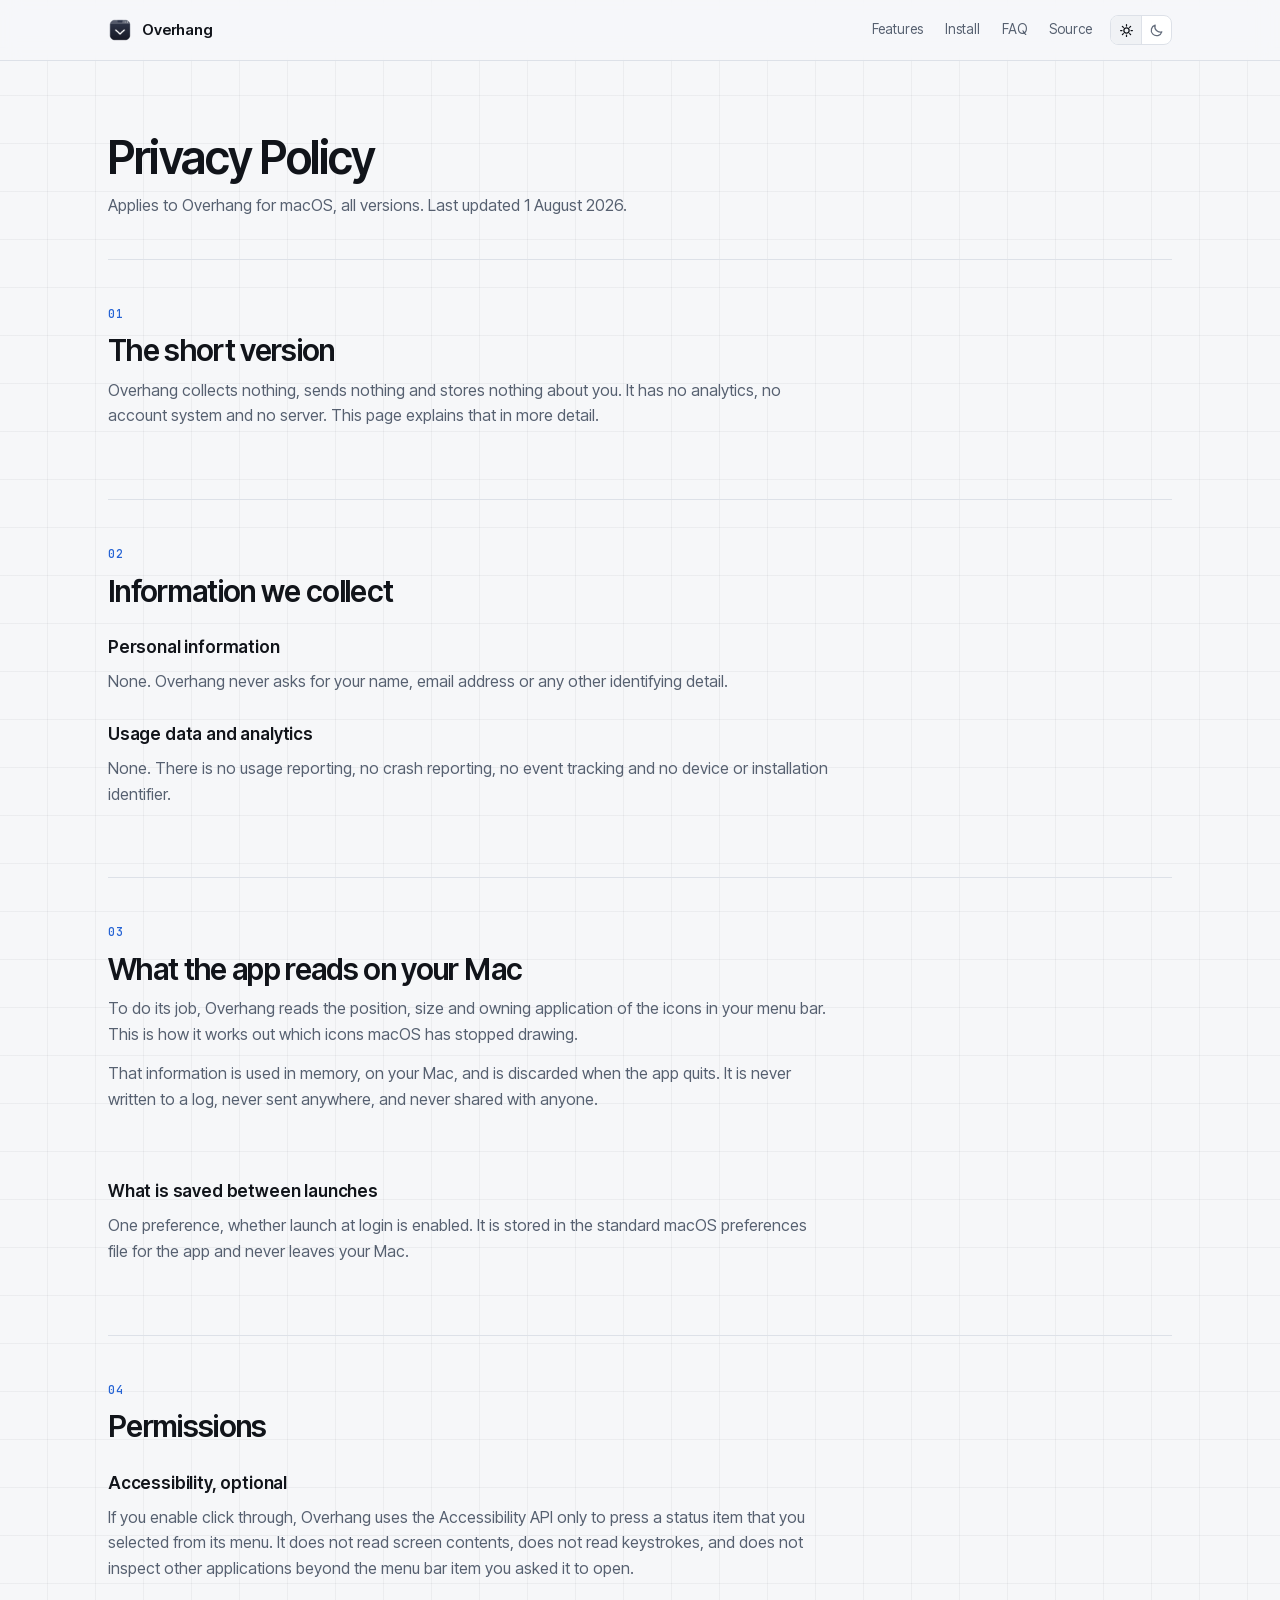
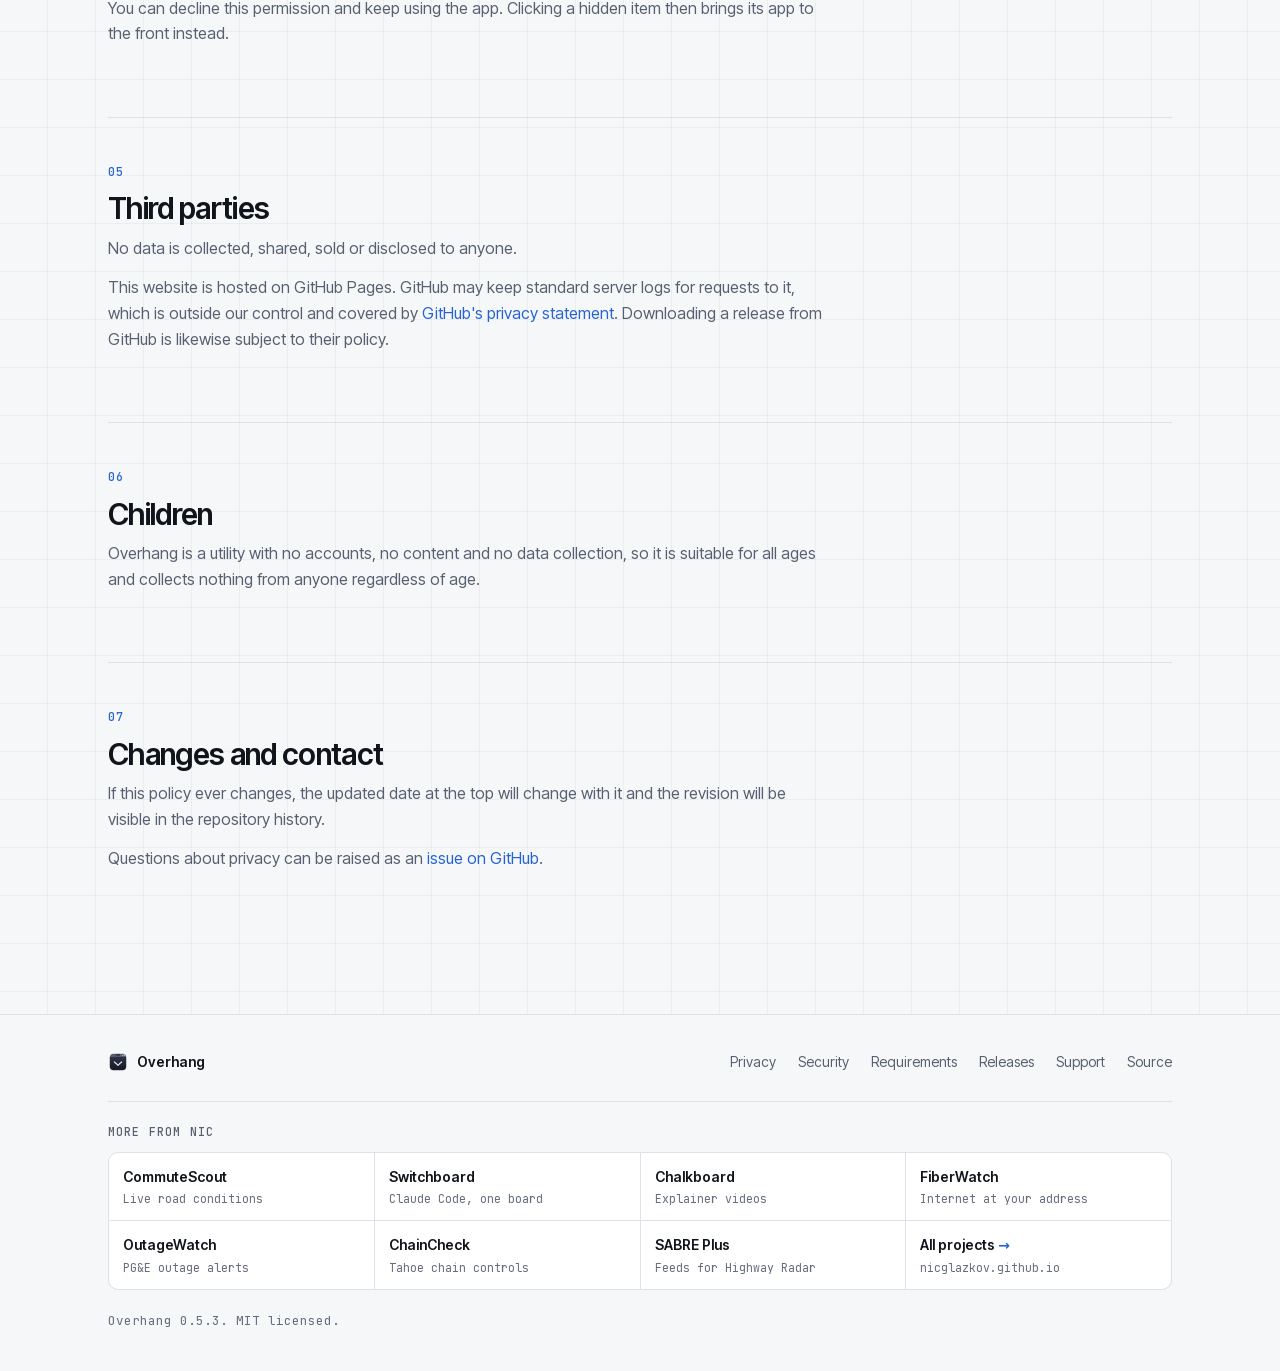
==== commit 32e7b462: "Site: follow the system light or dark setting by default The toggle and ?theme= override still win. " ====
--- a/site/privacy.html
+++ b/site/privacy.html
@@ -7,16 +7,16 @@
   <title>Privacy Policy, Overhang</title>
   <meta name="description"
     content="Overhang collects nothing. No analytics, no telemetry, no network requests, no account.">
-  <meta name="theme-color" content="#0c0e12">
+<meta name="theme-color" content="#f6f7f9" media="(prefers-color-scheme: light)">
+<meta name="theme-color" content="#0c0e12" media="(prefers-color-scheme: dark)">
   <link rel="icon" href="img/icon.png">
-  <script>
-    (function () {
-      try {
-        var q = location.search.match(/theme=(light|dark)/), s = q ? q[1] : localStorage.getItem("overhang-theme");
-        if (s === "light" || s === "dark") document.documentElement.setAttribute("data-theme", s);
-      } catch (e) { }
-    })();
-  </script>
+<script>
+  // Applied before first paint so the page never flashes the wrong theme.
+  // ?theme=light|dark wins for one visit, then a saved choice, then the system setting.
+  (function(){var s=null;try{var q=location.search.match(/theme=(light|dark)/);s=q?q[1]:localStorage.getItem("overhang-theme");}catch(e){}
+  if(s!=="light"&&s!=="dark")s=window.matchMedia&&matchMedia("(prefers-color-scheme: light)").matches?"light":"dark";
+  document.documentElement.setAttribute("data-theme",s);})();
+</script>
   <link rel="stylesheet" href="console.css">
 </head>
 
--- a/site/console.css
+++ b/site/console.css
@@ -1,7 +1,7 @@
 /* Console: the shared skin for Nic's portfolio, Switchboard and the small desktop tools.
    One skeleton (nav, type scale, footer with the "More from Nic" strip) used by every page.
-   Graphite with a faint 48px grid and one blue accent. Dark first; a light theme is one
-   click away on pages that have the theme switch. Fonts are self-hosted, so the page makes
+   Graphite with a faint 48px grid and one blue accent, in dark and light. Each page picks its
+   default theme in a small inline <head> script (the tools follow the system, the portfolio starts light). Fonts are self-hosted, so the page makes
    no requests to anyone else. */
 
 @font-face{font-family:"Inter Tight";src:url("fonts/inter-tight-latin.woff2") format("woff2");font-weight:400 700;font-style:normal;font-display:swap}
@@ -23,10 +23,10 @@
 }
 :root[data-theme="light"]{
   --bg:#f6f7f9; --pan:#ffffff; --pan2:#f0f2f5; --line:#dde1e8; --line2:#c9cfd8;
-  --fg:#11141a; --mut:#566070; --faint:#7d8696;
+  --fg:#11141a; --mut:#566070; --faint:#646d7c;
   --acc:#2563d4; --acc-soft:rgba(37,99,212,.09); --tag-bg:#eaf1fd; --tag-line:#c4d7f7;
   --grid:rgba(17,20,26,.045); --navbg:rgba(246,247,249,.85);
-  --ok:#1f8a57; --warn:#a86a12; --bad:#c8372c;
+  --ok:#1a7a4c; --warn:#91590d; --bad:#c8372c;
   color-scheme:light;
 }
 
